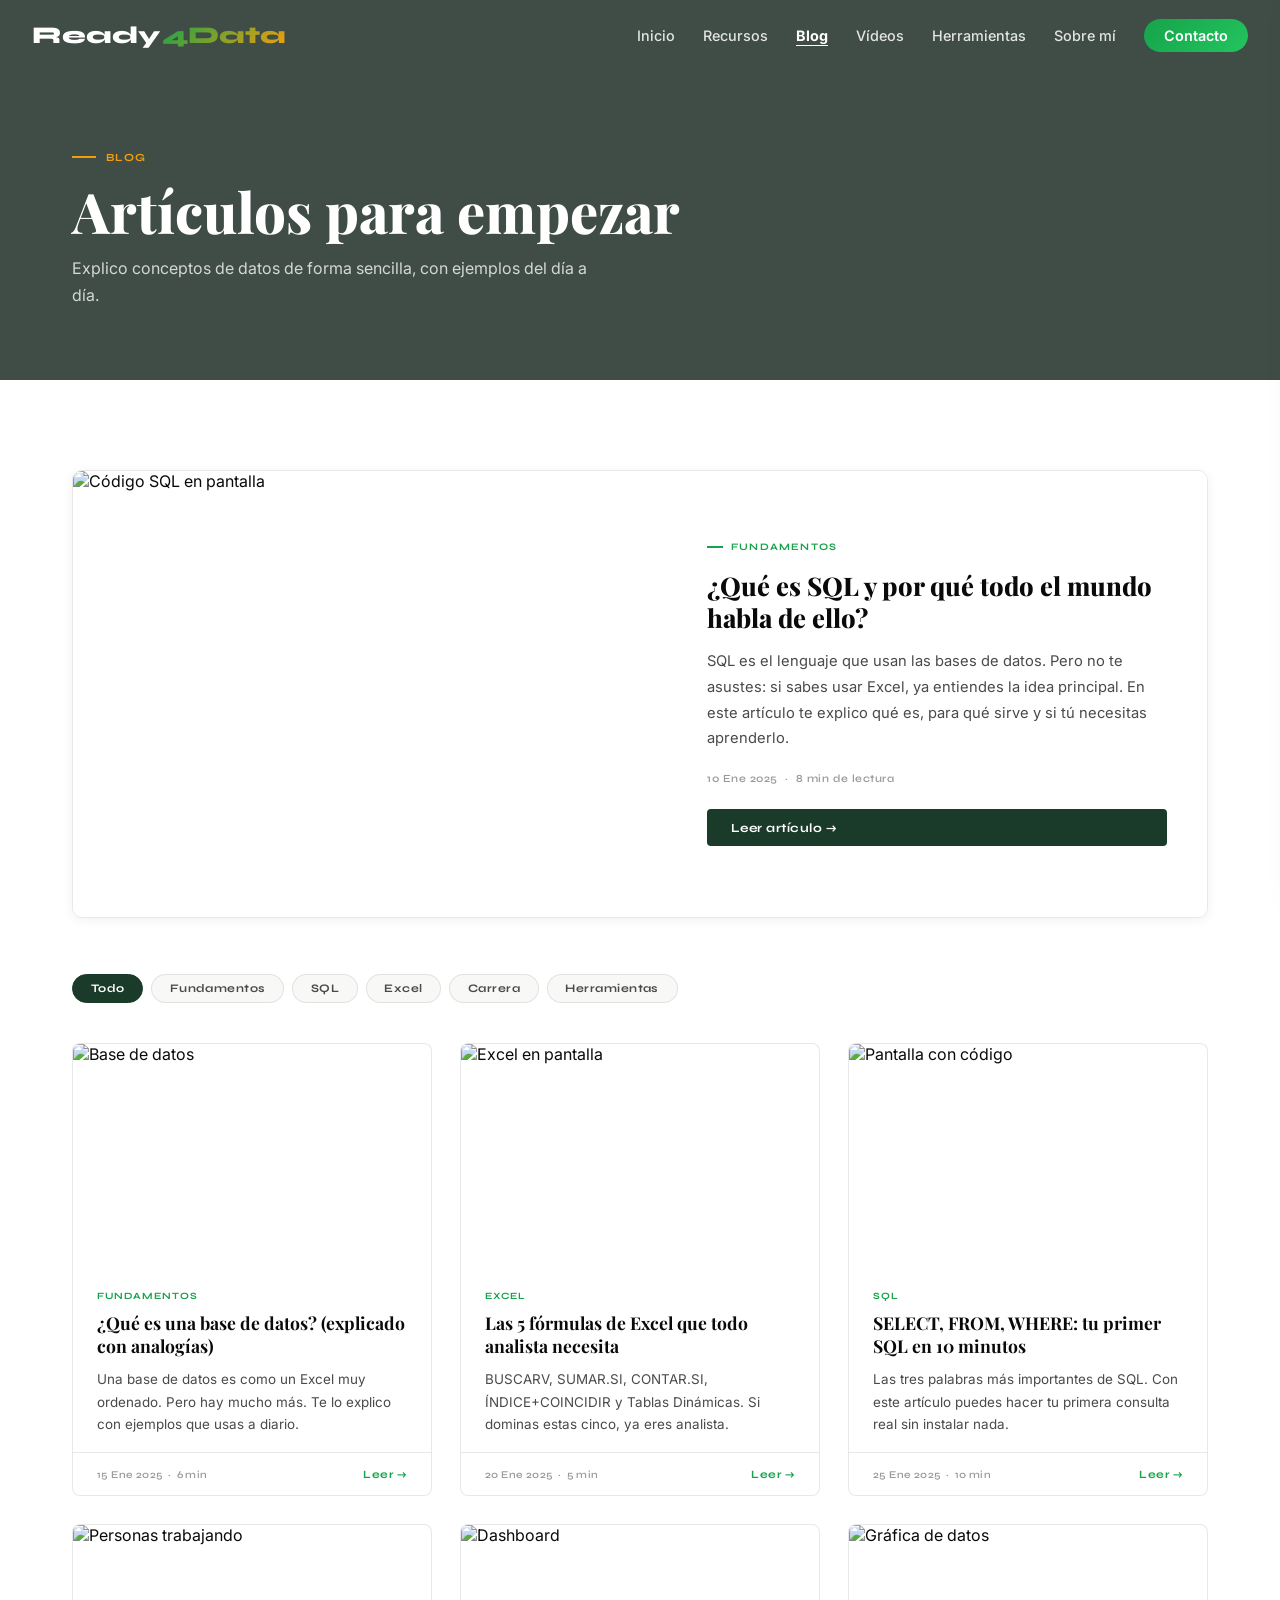
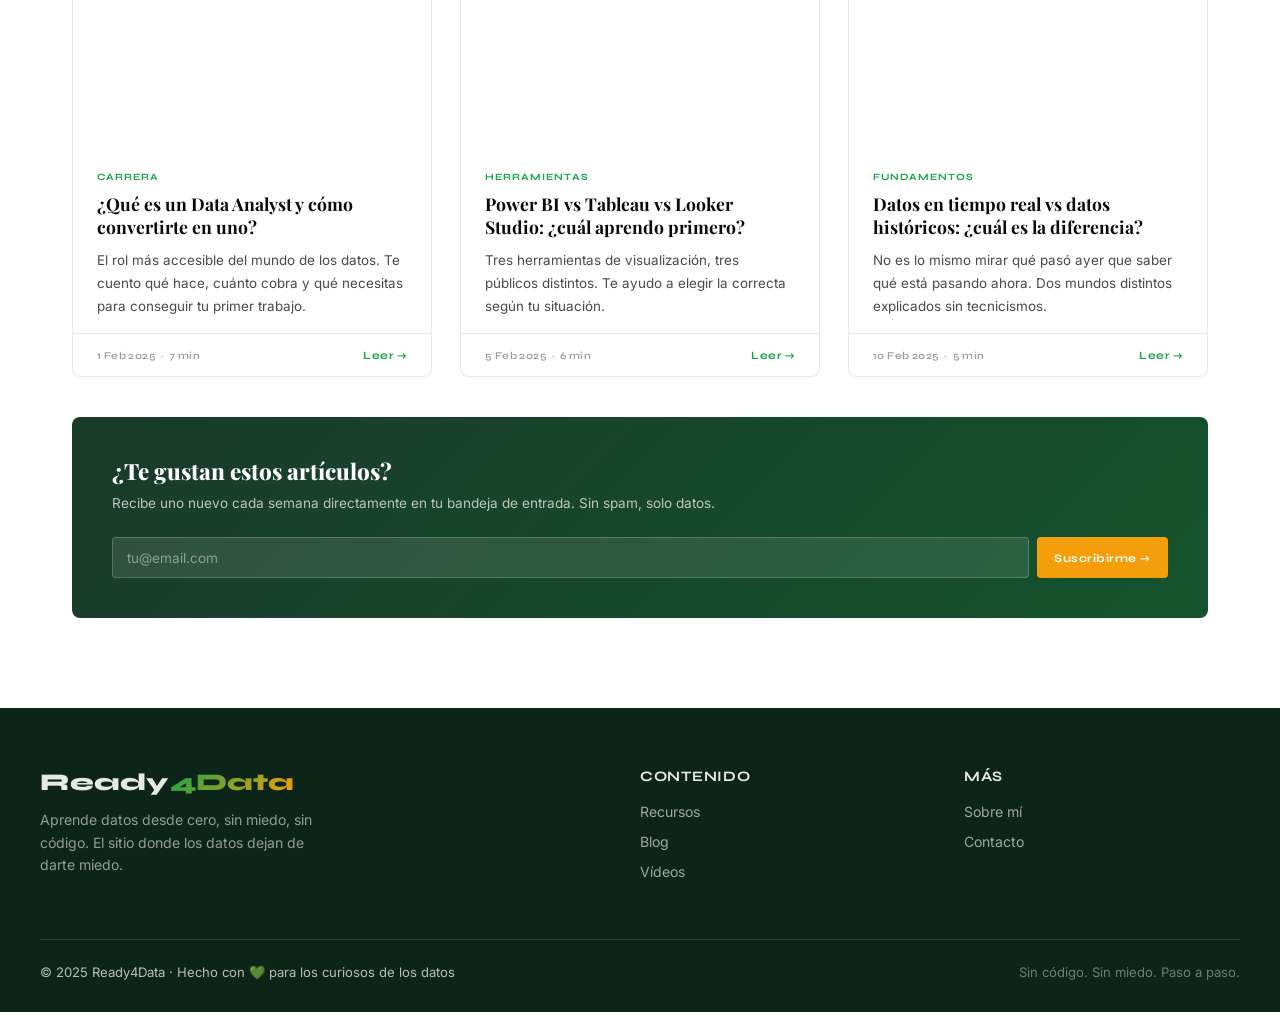
==== blog.html @ 1733ff61 "Initial commit - Ready4Data website" ====
<!DOCTYPE html>
<html lang="es">
<head>
  <meta charset="UTF-8">
  <meta name="viewport" content="width=device-width, initial-scale=1.0">
  <title>Blog — Ready4Data</title>
  <meta name="description" content="Artículos sobre datos para principiantes. SQL, Excel, carrera en datos y fundamentos explicados de forma sencilla.">
  <link rel="icon" href="data:image/svg+xml,<svg xmlns='http://www.w3.org/2000/svg' viewBox='0 0 100 100'><rect width='100' height='100' fill='%231a3a2a' rx='12'/><line x1='50' y1='92' x2='50' y2='46' stroke='white' stroke-width='6' stroke-linecap='round' opacity='.8'/><path d='M50 62 C34 54 22 38 30 26 C38 14 50 26 50 46' fill='white' opacity='.7'/><path d='M50 56 C66 48 80 34 72 22 C64 10 50 22 50 42' fill='white' opacity='.55'/></svg>">
  <link rel="preconnect" href="https://fonts.googleapis.com">
  <link rel="preconnect" href="https://fonts.gstatic.com" crossorigin>
  <link href="https://fonts.googleapis.com/css2?family=Playfair+Display:wght@700;800&family=Syne:wght@600;700;800&family=Inter:wght@300;400;500;600&display=swap" rel="stylesheet">
  <link rel="stylesheet" href="shared.css">
  <style>
    :root{
      --bg:#ffffff;--bg2:#f8f8f6;--bg3:#f0f0ec;
      --t:#0a0a0a;--t2:#4a4a4a;--t3:#9a9a9a;
      --ac:#1a3a2a;--ac2:#14532d;
      --hl:#16a34a;--hl2:#f59e0b;
      --bd:rgba(0,0,0,.09);--bd2:rgba(0,0,0,.16);
      --r:4px;
      --s:0 2px 12px rgba(0,0,0,.06);
      --s2:0 8px 32px rgba(0,0,0,.11);
      --fb:'Inter','Segoe UI',system-ui,sans-serif;
      --fe:'Playfair Display',Georgia,serif;
      --fd:'Syne','Arial Black',sans-serif
    }
    *,*::before,*::after{box-sizing:border-box;margin:0;padding:0}
    html{scroll-behavior:smooth}
    body{font-family:var(--fb);color:var(--t);background:var(--bg);overflow-x:hidden}
    a{text-decoration:none;color:inherit}
    img{max-width:100%;height:auto;display:block}

    #scroll-progress{position:fixed;top:0;left:0;width:0%;height:3px;background:linear-gradient(90deg,#16a34a,#f59e0b);z-index:9999;transition:width .1s linear}

    #main-header{position:fixed;top:3px;left:0;right:0;z-index:1000;padding:16px 32px;display:flex;align-items:center;justify-content:space-between;transition:all .3s cubic-bezier(.4,0,.2,1)}
    #main-header.scrolled{background:rgba(253,252,249,.97);backdrop-filter:blur(12px);box-shadow:0 1px 20px rgba(0,0,0,.08)}
    .logo-wrap{font-family:'Syne',sans-serif;font-weight:800;font-size:1.5rem;display:flex;align-items:center;gap:2px;text-decoration:none}
    .logo-r{color:#fff;transition:color .3s}
    #main-header.scrolled .logo-r{color:#1a3a2a}
    .logo-g{background:linear-gradient(135deg,#16a34a,#f59e0b);-webkit-background-clip:text;-webkit-text-fill-color:transparent;background-clip:text}
    #main-nav{display:flex;align-items:center;gap:28px}
    #main-nav a{font-size:.9rem;font-weight:500;color:rgba(255,255,255,.85);transition:color .2s;text-decoration:none}
    #main-nav a:hover,#main-nav a.active{color:#fff}
    #main-header.scrolled #main-nav a{color:#374151}
    #main-header.scrolled #main-nav a:hover,#main-header.scrolled #main-nav a.active{color:#16a34a}
    .nav-cta-btn{background:linear-gradient(135deg,#16a34a,#22c55e);color:white !important;padding:8px 20px;border-radius:50px;font-weight:600 !important;transition:all .3s cubic-bezier(.4,0,.2,1)}
    .nav-cta-btn:hover{transform:translateY(-1px);box-shadow:0 4px 16px rgba(22,163,74,.4)}
    .hmbg{display:none;flex-direction:column;gap:5px;cursor:pointer;padding:4px;background:none;border:none}
    .hmbg span{display:block;width:24px;height:2px;background:#fff;border-radius:2px;transition:all .3s cubic-bezier(.4,0,.2,1)}
    #main-header.scrolled .hmbg span{background:#374151}
    #mob-nav{display:none;position:fixed;inset:0;background:rgba(13,37,24,.98);z-index:998;flex-direction:column;align-items:center;justify-content:center;gap:32px}
    #mob-nav.open{display:flex}
    #mob-nav a{color:rgba(255,255,255,.9);font-family:'Syne',sans-serif;font-size:1.5rem;font-weight:700;text-decoration:none}
    #mob-close{position:absolute;top:24px;right:32px;color:white;font-size:1.8rem;cursor:pointer;background:none;border:none}

    /* PAGE HERO */
    .page-hero{position:relative;height:380px;display:flex;align-items:center;overflow:hidden}
    .page-hero-bg{position:absolute;inset:0;background-image:url('https://images.unsplash.com/photo-1499750310107-5fef28a66643?w=1400&auto=format&fit=crop&q=80');background-size:cover;background-position:center top}
    .page-hero-overlay{position:absolute;inset:0;background:rgba(10,28,18,.78)}
    .page-hero-content{position:relative;z-index:2;max-width:1200px;margin:0 auto;padding:0 2rem;padding-top:5rem;width:100%}
    .page-hero-label{font-family:var(--fd);font-size:.68rem;font-weight:700;letter-spacing:.15em;text-transform:uppercase;color:var(--hl2);margin-bottom:1rem;display:flex;align-items:center;gap:.6rem}
    .page-hero-label::before{content:'';display:block;width:24px;height:2px;background:var(--hl2)}
    .page-hero-title{font-family:var(--fe);font-size:clamp(2.2rem,5vw,3.5rem);font-weight:800;color:#fff;line-height:1.1;margin-bottom:.85rem}
    .page-hero-sub{font-size:1rem;color:rgba(255,255,255,.78);max-width:520px;line-height:1.7}

    /* SECTIONS */
    .sec-white{padding:90px 0;background:var(--bg)}
    .cnt{max-width:1200px;margin:0 auto;padding:0 2rem}
    .sec-header{margin-bottom:2.5rem}
    .sec-label{font-family:var(--fd);font-size:.68rem;font-weight:700;letter-spacing:.14em;text-transform:uppercase;color:var(--hl);margin-bottom:.85rem;display:flex;align-items:center;gap:.5rem}
    .sec-label::before{content:'';display:block;width:20px;height:2px;background:var(--hl)}
    .sec-title{font-family:var(--fe);font-size:clamp(1.9rem,4vw,2.7rem);font-weight:800;color:var(--t);line-height:1.15;margin-bottom:.85rem}

    /* FEATURED ARTICLE */
    .featured-article{display:grid;grid-template-columns:1.1fr 1fr;gap:0;border-radius:10px;overflow:hidden;border:1px solid var(--bd);margin-bottom:3.5rem;box-shadow:var(--s)}
    .fa-img{position:relative;overflow:hidden;aspect-ratio:4/3}
    .fa-img img{width:100%;height:100%;object-fit:cover;transition:transform .6s ease}
    .featured-article:hover .fa-img img{transform:scale(1.04)}
    .fa-body{padding:2.5rem 2.5rem;display:flex;flex-direction:column;justify-content:center;background:var(--bg)}
    .fa-cat{font-family:var(--fd);font-size:.62rem;font-weight:700;letter-spacing:.12em;text-transform:uppercase;color:var(--hl);margin-bottom:1rem;display:flex;align-items:center;gap:.5rem}
    .fa-cat::before{content:'';display:block;width:16px;height:2px;background:var(--hl)}
    .fa-title{font-family:var(--fe);font-size:1.6rem;font-weight:800;color:var(--t);line-height:1.25;margin-bottom:1rem}
    .fa-excerpt{font-size:.92rem;color:var(--t2);line-height:1.75;margin-bottom:1.25rem}
    .fa-meta{font-family:var(--fd);font-size:.68rem;font-weight:600;color:var(--t3);letter-spacing:.05em;margin-bottom:1.5rem}
    .btn-read{display:inline-block;background:var(--ac);color:#fff;padding:.7rem 1.5rem;border-radius:var(--r);font-family:var(--fd);font-size:.78rem;font-weight:700;letter-spacing:.04em;transition:all .2s}
    .btn-read:hover{background:var(--ac2);transform:translateY(-2px)}

    /* FILTERS */
    .blog-filters{display:flex;gap:.5rem;flex-wrap:wrap;margin-bottom:2.5rem}
    .bf-btn{font-family:var(--fd);font-size:.72rem;font-weight:700;letter-spacing:.04em;padding:.42rem 1.1rem;border-radius:20px;border:1px solid var(--bd);background:var(--bg2);color:var(--t2);cursor:pointer;transition:all .2s}
    .bf-btn:hover,.bf-btn.active{background:var(--ac);color:#fff;border-color:var(--ac)}

    /* BLOG GRID */
    .blog-grid{display:grid;grid-template-columns:repeat(3,1fr);gap:1.75rem}
    .bc{background:var(--bg);border:1px solid var(--bd);border-radius:8px;overflow:hidden;display:flex;flex-direction:column;transition:all .3s}
    .bc:hover{box-shadow:var(--s2);transform:translateY(-4px);border-color:var(--hl)}
    .bc-img{overflow:hidden;aspect-ratio:16/10}
    .bc-img img{width:100%;height:100%;object-fit:cover;transition:transform .5s ease}
    .bc:hover .bc-img img{transform:scale(1.06)}
    .bc-body{padding:1.4rem 1.5rem 1rem;flex:1}
    .bc-cat{font-family:var(--fd);font-size:.6rem;font-weight:700;letter-spacing:.1em;text-transform:uppercase;color:var(--hl);margin-bottom:.6rem}
    .bc-title{font-family:var(--fe);font-size:1.1rem;font-weight:700;color:var(--t);line-height:1.3;margin-bottom:.65rem}
    .bc-excerpt{font-size:.84rem;color:var(--t2);line-height:1.7}
    .bc-foot{padding:.9rem 1.5rem;border-top:1px solid var(--bd);display:flex;align-items:center;justify-content:space-between}
    .bc-meta{font-family:var(--fd);font-size:.65rem;font-weight:600;color:var(--t3);letter-spacing:.04em}
    .bc-link{font-family:var(--fd);font-size:.7rem;font-weight:700;color:var(--hl);letter-spacing:.04em;transition:color .2s}
    .bc-link:hover{color:var(--ac)}

    /* NEWSLETTER INLINE */
    .nl-inline{background:linear-gradient(135deg,#1a3a2a,#14532d);border-radius:8px;padding:2.5rem;display:flex;flex-direction:column;justify-content:center;margin-top:2.5rem}
    .nl-inline h3{font-family:var(--fe);font-size:1.4rem;font-weight:800;color:#fff;margin-bottom:.5rem;line-height:1.25}
    .nl-inline p{font-size:.85rem;color:rgba(255,255,255,.7);margin-bottom:1.4rem;line-height:1.6}
    .nl-inline-form{display:flex;gap:.5rem;flex-wrap:wrap}
    .nl-inline-form input{flex:1;min-width:160px;padding:.72rem .9rem;border:1px solid rgba(255,255,255,.2);background:rgba(255,255,255,.1);border-radius:var(--r);font-family:var(--fb);font-size:.85rem;color:#fff;outline:none;transition:border-color .2s}
    .nl-inline-form input::placeholder{color:rgba(255,255,255,.45)}
    .nl-inline-form input:focus{border-color:rgba(255,255,255,.5)}
    .btn-nl-inline{background:var(--hl2);color:#fff;padding:.72rem 1.1rem;border:none;border-radius:var(--r);font-family:var(--fd);font-size:.72rem;font-weight:700;letter-spacing:.04em;cursor:pointer;transition:all .2s;white-space:nowrap}
    .btn-nl-inline:hover{background:#d97706}

    /* FOOTER */
    #main-footer{background:#0d2518;color:rgba(255,255,255,.7);padding:60px 32px 32px}
    .ft-in{max-width:1200px;margin:0 auto}
    .ft-top{display:grid;grid-template-columns:2fr 1fr 1fr;gap:48px;margin-bottom:48px}
    .ft-brand{color:rgba(255,255,255,.7)}
    .ft-tagline{font-size:.88rem;line-height:1.6;margin-top:12px;max-width:280px;color:rgba(255,255,255,.55)}
    .ft-col h4{font-family:'Syne',sans-serif;font-weight:700;font-size:.9rem;color:rgba(255,255,255,.9);margin-bottom:16px;text-transform:uppercase;letter-spacing:.05em}
    .ft-col ul{list-style:none}
    .ft-col ul li{margin-bottom:10px}
    .ft-col ul li a{color:rgba(255,255,255,.6);font-size:.88rem;transition:color .2s;text-decoration:none}
    .ft-col ul li a:hover{color:#4ade80}
    .ft-bot{border-top:1px solid rgba(255,255,255,.1);padding-top:24px;display:flex;justify-content:space-between;align-items:center;font-size:.82rem}

    /* ANIMATIONS */
    .rv{opacity:0;transform:translateY(28px);transition:opacity .65s ease,transform .65s ease}
    .rv.in{opacity:1;transform:translateY(0)}
    .rv.d1{transition-delay:.1s}.rv.d2{transition-delay:.2s}.rv.d3{transition-delay:.3s}
    .bc.hidden{display:none}

    @media(max-width:1024px){.featured-article{grid-template-columns:1fr}.fa-img{aspect-ratio:16/9}.blog-grid{grid-template-columns:repeat(2,1fr)}.ft-top{grid-template-columns:1fr 1fr}.ft-brand{grid-column:span 2}}
    @media(max-width:768px){.hmbg{display:flex}#main-nav{display:none}.blog-grid{grid-template-columns:1fr}.nl-inline-form{flex-direction:column}.btn-nl-inline{width:100%}.ft-top{grid-template-columns:1fr}.ft-brand{grid-column:span 1}.ft-bot{flex-direction:column;gap:12px;text-align:center}}

    /* ── ARTICLE DRAWER ───────────────────────────── */
    .bc,.featured-article{cursor:pointer}
    .art-overlay{position:fixed;inset:0;background:rgba(5,20,12,.6);z-index:2000;opacity:0;pointer-events:none;transition:opacity .35s ease;backdrop-filter:blur(4px)}
    .art-overlay.open{opacity:1;pointer-events:all}
    .art-drawer{position:fixed;top:0;right:0;bottom:0;width:min(760px,100vw);background:#fff;z-index:2001;transform:translateX(105%);transition:transform .42s cubic-bezier(.4,0,.2,1);display:flex;flex-direction:column;box-shadow:-8px 0 40px rgba(0,0,0,.18)}
    .art-drawer.open{transform:translateX(0)}
    .art-topbar{flex-shrink:0;height:3px;background:#f0f0ec}
    .art-readprog{height:100%;width:0%;background:linear-gradient(90deg,#16a34a,#f59e0b);transition:width .08s linear}
    .art-header{flex-shrink:0;background:rgba(255,255,255,.96);backdrop-filter:blur(10px);border-bottom:1px solid rgba(0,0,0,.07);padding:14px 24px;display:flex;align-items:center;justify-content:space-between;gap:16px}
    .art-header-meta{font-family:'Syne',sans-serif;font-size:.72rem;font-weight:700;color:#9a9a9a;letter-spacing:.05em}
    .art-close{background:none;border:1px solid #e5e7eb;cursor:pointer;width:34px;height:34px;border-radius:50%;display:flex;align-items:center;justify-content:center;font-size:1rem;color:#374151;transition:all .2s;flex-shrink:0}
    .art-close:hover{background:#f3f4f6;border-color:#d1d5db}
    .art-scroll{flex:1;overflow-y:auto;scroll-behavior:smooth}
    .art-hero-img{width:100%;aspect-ratio:16/7;object-fit:cover;display:block}
    .art-inner{padding:40px 48px 80px;max-width:680px;margin:0 auto}
    .art-badge{display:inline-block;font-family:'Syne',sans-serif;font-size:.62rem;font-weight:700;letter-spacing:.12em;text-transform:uppercase;color:#16a34a;background:#f0fdf4;border:1px solid #bbf7d0;padding:4px 12px;border-radius:20px;margin-bottom:16px}
    .art-inner h1{font-family:'Playfair Display',Georgia,serif;font-size:clamp(1.55rem,3vw,2.1rem);font-weight:800;color:#0a0a0a;line-height:1.22;margin-bottom:14px}
    .art-byline{font-size:.8rem;color:#9a9a9a;font-family:'Syne',sans-serif;font-weight:600;margin-bottom:32px;padding-bottom:24px;border-bottom:2px solid #f0f0ec;display:flex;align-items:center;gap:12px}
    .art-byline span{background:#f0f0ec;padding:3px 10px;border-radius:20px}
    .art-inner h2{font-family:'Playfair Display',serif;font-size:1.22rem;font-weight:800;color:#0a0a0a;margin:36px 0 12px;padding-bottom:6px;border-bottom:2px solid #f0fdf4}
    .art-inner p{font-size:.97rem;color:#374151;line-height:1.88;margin-bottom:18px}
    .art-inner ul,.art-inner ol{margin:4px 0 20px 22px;color:#374151;font-size:.94rem;line-height:1.8}
    .art-inner li{margin-bottom:9px}
    .art-inner strong{color:#1a2e1a}
    .art-callout{background:#f0fdf4;border-left:4px solid #16a34a;border-radius:0 8px 8px 0;padding:14px 20px;margin:22px 0;font-size:.91rem;color:#166534;line-height:1.75}
    .art-warn{background:#fffbeb;border-left:4px solid #f59e0b;border-radius:0 8px 8px 0;padding:14px 20px;margin:22px 0;font-size:.91rem;color:#92400e;line-height:1.75}
    .art-inner code{font-family:'Fira Code','Courier New',monospace;background:#1e293b;color:#86efac;padding:2px 8px;border-radius:4px;font-size:.87em}
    .art-pre{background:#1e293b;border-radius:10px;padding:22px 26px;margin:22px 0;overflow-x:auto}
    .art-pre code{background:none;padding:0;color:#e2e8f0;font-size:.87rem;line-height:1.75;display:block}
    .kw{color:#7dd3fc}.fn{color:#86efac}.str{color:#fcd34d}.cm{color:#64748b}
    .art-table{width:100%;border-collapse:collapse;margin:20px 0;font-size:.88rem}
    .art-table th{background:#1a3a2a;color:#fff;padding:10px 14px;text-align:left;font-weight:600}
    .art-table td{padding:9px 14px;border-bottom:1px solid #e5e7eb;vertical-align:top}
    .art-table tr:nth-child(even) td{background:#f9fafb}
    .art-end{margin-top:48px;padding:24px;background:#f8f8f6;border-radius:10px;text-align:center;border:1px solid #e5e7eb}
    .art-end p{font-size:.88rem;color:#6b7280;margin-bottom:12px}
    .art-end a{display:inline-block;background:#1a3a2a;color:#fff;padding:10px 24px;border-radius:4px;font-family:'Syne',sans-serif;font-size:.78rem;font-weight:700;letter-spacing:.04em;transition:background .2s}
    .art-end a:hover{background:#14532d}
    @media(max-width:600px){.art-inner{padding:24px 20px 60px}.art-header{padding:12px 16px}}
  </style>
</head>
<body>

<div id="scroll-progress"></div>

<div id="mob-nav">
  <button id="mob-close">&#10005;</button>
  <a href="index.html">Inicio</a>
  <a href="recursos.html">Recursos</a>
  <a href="blog.html">Blog</a>
  <a href="videos.html">Vídeos</a>
  <a href="herramientas-datos.html">Herramientas</a>
  <a href="sobre-mi.html">Sobre mí</a>
  <a href="contacto.html" class="btn-p" style="font-size:1rem;padding:10px 24px;background:linear-gradient(135deg,#16a34a,#22c55e);color:white;border-radius:50px;font-weight:600">Contacto</a>
</div>

<header id="main-header">
  <a href="index.html" class="logo-wrap">
    <span class="logo-r">Ready</span><span class="logo-g">4Data</span>
  </a>
  <nav id="main-nav">
    <a href="index.html">Inicio</a>
    <a href="recursos.html">Recursos</a>
    <a href="blog.html" class="active">Blog</a>
    <a href="videos.html">Vídeos</a>
    <a href="herramientas-datos.html">Herramientas</a>
    <a href="sobre-mi.html">Sobre mí</a>
    <a href="contacto.html" class="nav-cta-btn">Contacto</a>
  </nav>
  <button class="hmbg" id="hamburger" aria-label="Menú">
    <span></span><span></span><span></span>
  </button>
</header>

<!-- PAGE HERO -->
<section class="page-hero">
  <div class="page-hero-bg"></div>
  <div class="page-hero-overlay"></div>
  <div class="page-hero-content">
    <div class="page-hero-label">Blog</div>
    <h1 class="page-hero-title">Artículos para empezar</h1>
    <p class="page-hero-sub">Explico conceptos de datos de forma sencilla, con ejemplos del día a día.</p>
  </div>
</section>

<!-- BLOG CONTENT -->
<section class="sec-white">
  <div class="cnt">

    <!-- FEATURED ARTICLE -->
    <div class="featured-article rv" data-article-id="a0">
      <div class="fa-img">
        <img src="https://images.unsplash.com/photo-1461749280684-dccba630e2f6?w=1200&auto=format&fit=crop&q=80" alt="Código SQL en pantalla" loading="lazy">
      </div>
      <div class="fa-body">
        <div class="fa-cat">Fundamentos</div>
        <h2 class="fa-title">¿Qué es SQL y por qué todo el mundo habla de ello?</h2>
        <p class="fa-excerpt">SQL es el lenguaje que usan las bases de datos. Pero no te asustes: si sabes usar Excel, ya entiendes la idea principal. En este artículo te explico qué es, para qué sirve y si tú necesitas aprenderlo.</p>
        <div class="fa-meta">10 Ene 2025 &nbsp;·&nbsp; 8 min de lectura</div>
        <a href="#" class="btn-read">Leer artículo →</a>
      </div>
    </div>

    <!-- CATEGORY FILTERS -->
    <div class="blog-filters rv d1">
      <button class="bf-btn active" data-filter="all">Todo</button>
      <button class="bf-btn" data-filter="Fundamentos">Fundamentos</button>
      <button class="bf-btn" data-filter="SQL">SQL</button>
      <button class="bf-btn" data-filter="Excel">Excel</button>
      <button class="bf-btn" data-filter="Carrera">Carrera</button>
      <button class="bf-btn" data-filter="Herramientas">Herramientas</button>
    </div>

    <!-- BLOG GRID -->
    <div class="blog-grid" id="blogGrid">

      <article class="bc rv" data-cat="Fundamentos" data-article-id="a1">
        <div class="bc-img">
          <img src="https://images.unsplash.com/photo-1558494949-ef010cbdcc31?w=700&auto=format&fit=crop&q=80" alt="Base de datos" loading="lazy">
        </div>
        <div class="bc-body">
          <div class="bc-cat">Fundamentos</div>
          <div class="bc-title">¿Qué es una base de datos? (explicado con analogías)</div>
          <p class="bc-excerpt">Una base de datos es como un Excel muy ordenado. Pero hay mucho más. Te lo explico con ejemplos que usas a diario.</p>
        </div>
        <div class="bc-foot">
          <span class="bc-meta">15 Ene 2025 &nbsp;·&nbsp; 6 min</span>
          <a href="#" class="bc-link">Leer →</a>
        </div>
      </article>

      <article class="bc rv d1" data-cat="Excel" data-article-id="a2">
        <div class="bc-img">
          <img src="https://images.unsplash.com/photo-1551288049-bebda4e38f71?w=700&auto=format&fit=crop&q=80" alt="Excel en pantalla" loading="lazy">
        </div>
        <div class="bc-body">
          <div class="bc-cat">Excel</div>
          <div class="bc-title">Las 5 fórmulas de Excel que todo analista necesita</div>
          <p class="bc-excerpt">BUSCARV, SUMAR.SI, CONTAR.SI, ÍNDICE+COINCIDIR y Tablas Dinámicas. Si dominas estas cinco, ya eres analista.</p>
        </div>
        <div class="bc-foot">
          <span class="bc-meta">20 Ene 2025 &nbsp;·&nbsp; 5 min</span>
          <a href="#" class="bc-link">Leer →</a>
        </div>
      </article>

      <article class="bc rv d2" data-cat="SQL" data-article-id="a3">
        <div class="bc-img">
          <img src="https://images.unsplash.com/photo-1519389950473-47ba0277781c?w=700&auto=format&fit=crop&q=80" alt="Pantalla con código" loading="lazy">
        </div>
        <div class="bc-body">
          <div class="bc-cat">SQL</div>
          <div class="bc-title">SELECT, FROM, WHERE: tu primer SQL en 10 minutos</div>
          <p class="bc-excerpt">Las tres palabras más importantes de SQL. Con este artículo puedes hacer tu primera consulta real sin instalar nada.</p>
        </div>
        <div class="bc-foot">
          <span class="bc-meta">25 Ene 2025 &nbsp;·&nbsp; 10 min</span>
          <a href="#" class="bc-link">Leer →</a>
        </div>
      </article>

      <article class="bc rv" data-cat="Carrera" data-article-id="a4">
        <div class="bc-img">
          <img src="https://images.unsplash.com/photo-1522202176988-66273c2fd55f?w=700&auto=format&fit=crop&q=80" alt="Personas trabajando" loading="lazy">
        </div>
        <div class="bc-body">
          <div class="bc-cat">Carrera</div>
          <div class="bc-title">¿Qué es un Data Analyst y cómo convertirte en uno?</div>
          <p class="bc-excerpt">El rol más accesible del mundo de los datos. Te cuento qué hace, cuánto cobra y qué necesitas para conseguir tu primer trabajo.</p>
        </div>
        <div class="bc-foot">
          <span class="bc-meta">1 Feb 2025 &nbsp;·&nbsp; 7 min</span>
          <a href="#" class="bc-link">Leer →</a>
        </div>
      </article>

      <article class="bc rv d1" data-cat="Herramientas" data-article-id="a5">
        <div class="bc-img">
          <img src="https://images.unsplash.com/photo-1460925895917-afdab827c52f?w=700&auto=format&fit=crop&q=80" alt="Dashboard" loading="lazy">
        </div>
        <div class="bc-body">
          <div class="bc-cat">Herramientas</div>
          <div class="bc-title">Power BI vs Tableau vs Looker Studio: ¿cuál aprendo primero?</div>
          <p class="bc-excerpt">Tres herramientas de visualización, tres públicos distintos. Te ayudo a elegir la correcta según tu situación.</p>
        </div>
        <div class="bc-foot">
          <span class="bc-meta">5 Feb 2025 &nbsp;·&nbsp; 6 min</span>
          <a href="#" class="bc-link">Leer →</a>
        </div>
      </article>

      <article class="bc rv d2" data-cat="Fundamentos" data-article-id="a6">
        <div class="bc-img">
          <img src="https://images.unsplash.com/photo-1504868584819-f8e8b4b6d7e3?w=700&auto=format&fit=crop&q=80" alt="Gráfica de datos" loading="lazy">
        </div>
        <div class="bc-body">
          <div class="bc-cat">Fundamentos</div>
          <div class="bc-title">Datos en tiempo real vs datos históricos: ¿cuál es la diferencia?</div>
          <p class="bc-excerpt">No es lo mismo mirar qué pasó ayer que saber qué está pasando ahora. Dos mundos distintos explicados sin tecnicismos.</p>
        </div>
        <div class="bc-foot">
          <span class="bc-meta">10 Feb 2025 &nbsp;·&nbsp; 5 min</span>
          <a href="#" class="bc-link">Leer →</a>
        </div>
      </article>

    </div>

    <!-- NEWSLETTER INLINE -->
    <div class="nl-inline rv">
      <h3>¿Te gustan estos artículos?</h3>
      <p>Recibe uno nuevo cada semana directamente en tu bandeja de entrada. Sin spam, solo datos.</p>
      <form class="nl-inline-form" action="https://formspree.io/f/FORMSPREE_DATABYNU_AQUI" method="POST">
        <input type="email" name="email" placeholder="tu@email.com" required autocomplete="email">
        <button type="submit" class="btn-nl-inline">Suscribirme →</button>
      </form>
    </div>

  </div>
</section>

<!-- FOOTER -->
<footer id="main-footer">
  <div class="ft-in">
    <div class="ft-top">
      <div class="ft-brand">
        <a href="index.html" class="logo-wrap" style="margin-bottom:4px">
          <span class="logo-r" style="color:rgba(255,255,255,.9)">Ready</span><span class="logo-g">4Data</span>
        </a>
        <p class="ft-tagline">Aprende datos desde cero, sin miedo, sin código. El sitio donde los datos dejan de darte miedo.</p>
      </div>
      <div class="ft-col">
        <h4>Contenido</h4>
        <ul>
          <li><a href="recursos.html">Recursos</a></li>
          <li><a href="blog.html">Blog</a></li>
          <li><a href="videos.html">Vídeos</a></li>
        </ul>
      </div>
      <div class="ft-col">
        <h4>Más</h4>
        <ul>
          <li><a href="sobre-mi.html">Sobre mí</a></li>
          <li><a href="contacto.html">Contacto</a></li>
        </ul>
      </div>
    </div>
    <div class="ft-bot">
      <span>© 2025 Ready4Data · Hecho con &#128154; para los curiosos de los datos</span>
      <span style="color:rgba(255,255,255,.4)">Sin código. Sin miedo. Paso a paso.</span>
    </div>
  </div>
</footer>

<script src="scroll.js"></script>

<!-- ARTICLE DRAWER -->
<div class="art-overlay" id="artOverlay"></div>
<div class="art-drawer" id="artDrawer" role="dialog" aria-modal="true" aria-label="Artículo">
  <div class="art-topbar"><div class="art-readprog" id="artReadProg"></div></div>
  <div class="art-header">
    <span class="art-header-meta" id="artHeaderMeta"></span>
    <button class="art-close" id="artClose" aria-label="Cerrar artículo">✕</button>
  </div>
  <div class="art-scroll" id="artScroll">
    <img class="art-hero-img" id="artHeroImg" src="" alt="">
    <div class="art-inner" id="artInner"></div>
  </div>
</div>

<script>
// ── Blog category filter
document.querySelectorAll('.bf-btn').forEach(btn=>{
  btn.addEventListener('click',()=>{
    document.querySelectorAll('.bf-btn').forEach(b=>b.classList.remove('active'));
    btn.classList.add('active');
    const filter=btn.dataset.filter;
    document.querySelectorAll('.bc').forEach(card=>{
      if(filter==='all'||card.dataset.cat===filter){card.classList.remove('hidden')}
      else{card.classList.add('hidden')}
    });
  });
});

// ── Article content data
const ARTICLES = {
  a0:{
    cat:'Fundamentos', title:'¿Qué es SQL y por qué todo el mundo habla de ello?',
    meta:'10 Ene 2025', read:'8 min de lectura',
    img:'https://images.unsplash.com/photo-1461749280684-dccba630e2f6?w=1200&auto=format&fit=crop&q=80',
    body:`
      <p>Si llevas un tiempo oyendo hablar de "datos", "analítica" o "data science", habrás escuchado la palabra SQL. Aparece en todas partes: en ofertas de trabajo, en cursos, en conversaciones de equipo. Pero ¿qué es exactamente?</p>
      <h2>La respuesta en una frase</h2>
      <p><strong>SQL (Structured Query Language) es el lenguaje que usas para hablarle a una base de datos.</strong> Le preguntas cosas y ella te responde con datos.</p>
      <div class="art-callout">💡 Piénsalo como Google, pero para los datos de tu empresa. En vez de buscar en internet, buscas en millones de filas de información interna.</div>
      <h2>La analogía con Excel que lo hace todo más fácil</h2>
      <p>Si sabes usar Excel, ya entiendes el 70% de SQL sin saberlo. En Excel tienes filas, columnas y hojas. En SQL tienes filas, columnas y tablas. La diferencia es que SQL puede manejar millones de filas sin que tu ordenador explote.</p>
      <table class="art-table"><tr><th>Excel</th><th>SQL</th></tr><tr><td>Hoja</td><td>Tabla</td></tr><tr><td>Columna</td><td>Campo / columna</td></tr><tr><td>Fila</td><td>Registro / fila</td></tr><tr><td>Filtro</td><td>WHERE</td></tr><tr><td>SUMA()</td><td>SUM()</td></tr><tr><td>Tabla Dinámica</td><td>GROUP BY</td></tr></table>
      <h2>Tu primera consulta SQL</h2>
      <p>Toda consulta SQL empieza con tres palabras clave: <code>SELECT</code>, <code>FROM</code> y opcionalmente <code>WHERE</code>.</p>
      <div class="art-pre"><code><span class="kw">SELECT</span> nombre, ventas, fecha
<span class="kw">FROM</span>   pedidos
<span class="kw">WHERE</span>  fecha >= <span class="str">'2024-01-01'</span>
<span class="kw">ORDER BY</span> ventas <span class="kw">DESC</span>;</code></div>
      <p>Traducido al español: <em>"Dame el nombre, las ventas y la fecha de la tabla pedidos, solo los del año 2024, ordenados de mayor a menor venta."</em></p>
      <h2>¿Necesitas aprenderlo?</h2>
      <p>Depende de tu rol. Pero si trabajas con datos de cualquier forma, la respuesta casi siempre es sí:</p>
      <ul>
        <li><strong>Analista de datos:</strong> imprescindible, es tu herramienta principal</li>
        <li><strong>Marketing / negocio:</strong> muy útil para extraer tus propios informes sin depender del equipo técnico</li>
        <li><strong>Directivo:</strong> no necesitas escribirlo, pero entenderlo te dará mucho poder en las reuniones</li>
        <li><strong>Developer:</strong> probablemente ya lo sabes, pero nunca está de más reforzarlo</li>
      </ul>
      <div class="art-warn">⚠️ El mayor error que veo es esperar a tener tiempo para aprenderlo. 1 hora a la semana durante 3 meses y tendrás nivel para el 80% de los trabajos que piden SQL.</div>
      <h2>Por dónde empezar</h2>
      <p>No necesitas instalar nada para practicar SQL. Puedes empezar ahora mismo en el navegador con herramientas como <strong>SQLiteOnline.com</strong> o <strong>Mode Analytics</strong>. Y si quieres estructura, el recurso gratuito "SQL Cheatsheet para principiantes" de esta web tiene las 20 consultas que usarás el 80% del tiempo.</p>
      <div class="art-callout">🎯 Objetivo realista: en 10 horas de práctica puedes dominar SELECT, FROM, WHERE, GROUP BY y JOIN. Eso es suficiente para la mayoría de roles de analista junior.</div>
    `
  },
  a1:{
    cat:'Fundamentos', title:'¿Qué es una base de datos? (explicado con analogías)',
    meta:'15 Ene 2025', read:'6 min de lectura',
    img:'https://images.unsplash.com/photo-1558494949-ef010cbdcc31?w=1200&auto=format&fit=crop&q=80',
    body:`
      <p>Cuando oyes "base de datos" quizás imaginas algo muy técnico y complicado. Pero en realidad ya interactúas con bases de datos docenas de veces al día sin saberlo.</p>
      <h2>La analogía de la agenda de contactos</h2>
      <p>Tu lista de contactos del móvil es una base de datos. Tiene filas (una por cada persona) y columnas (nombre, teléfono, email, foto). Cuando buscas a alguien, estás haciendo una consulta a esa base de datos.</p>
      <p>Amazon, cuando guarda tus pedidos. Spotify, cuando recuerda qué canciones te gustan. Netflix, cuando sabe en qué minuto dejaste la película. Todas esas cosas viven en bases de datos.</p>
      <h2>Diferencia entre Excel y una base de datos</h2>
      <table class="art-table"><tr><th>Excel</th><th>Base de datos</th></tr><tr><td>Hasta ~1M filas (lento con muchas)</td><td>Millones o miles de millones de filas</td></tr><tr><td>Un archivo, un usuario a la vez</td><td>Miles de usuarios simultáneos</td></tr><tr><td>Manual y propenso a errores</td><td>Reglas de integridad automáticas</td></tr><tr><td>Difícil de relacionar datos</td><td>Diseñada para relacionar tablas</td></tr><tr><td>Para análisis personal</td><td>Para sistemas en producción</td></tr></table>
      <h2>Tipos de bases de datos</h2>
      <p>Hay dos grandes familias:</p>
      <ul>
        <li><strong>Relacionales (SQL):</strong> datos en tablas con relaciones entre ellas. Son las más comunes. Ejemplos: MySQL, PostgreSQL, Oracle, SQL Server.</li>
        <li><strong>No relacionales (NoSQL):</strong> datos en formatos más flexibles (documentos, clave-valor, grafos). Ejemplos: MongoDB, Redis, Cassandra. Se usan cuando los datos no encajan bien en tablas.</li>
      </ul>
      <div class="art-callout">💡 Para el 90% de los roles de datos en empresas medianas, con saber manejar bases de datos relacionales (SQL) tienes más que suficiente.</div>
      <h2>¿Cómo se relacionan las tablas?</h2>
      <p>La magia de las bases de datos relacionales está en que puedes conectar tablas entre sí. Por ejemplo:</p>
      <ul>
        <li>Tabla <code>clientes</code>: id, nombre, email</li>
        <li>Tabla <code>pedidos</code>: id, cliente_id, producto, importe</li>
      </ul>
      <p>El campo <code>cliente_id</code> conecta las dos tablas. Así puedes saber qué ha comprado cada cliente sin duplicar su información en cada pedido. A esta conexión se le llama <strong>clave foránea</strong> y a la consulta que las une se le llama <strong>JOIN</strong>.</p>
      <div class="art-warn">⚠️ El error más común de los principiantes es guardar todo en un único Excel enorme. Las bases de datos están diseñadas para separar la información en tablas relacionadas y luego unirlas cuando las necesitas.</div>
    `
  },
  a2:{
    cat:'Excel', title:'Las 5 fórmulas de Excel que todo analista necesita',
    meta:'20 Ene 2025', read:'5 min de lectura',
    img:'https://images.unsplash.com/photo-1551288049-bebda4e38f71?w=1200&auto=format&fit=crop&q=80',
    body:`
      <p>Excel tiene cientos de fórmulas. Pero si dominas estas cinco, ya puedes hacer el trabajo del 80% de los analistas de datos. Son las que aparecen en todas las entrevistas, en todos los proyectos y en todos los informes.</p>
      <h2>1. BUSCARV / XLOOKUP</h2>
      <p><strong>Para qué sirve:</strong> buscar un valor en una tabla y traer información relacionada. Como cuando buscas un número de cliente y quieres saber su nombre.</p>
      <div class="art-pre"><code><span class="cm">// Versión clásica</span>
=<span class="fn">BUSCARV</span>(A2, tabla_clientes, 2, <span class="str">FALSO</span>)

<span class="cm">// Versión moderna (Excel 365)</span>
=<span class="fn">XLOOKUP</span>(A2, clientes[ID], clientes[Nombre])</code></div>
      <div class="art-callout">💡 XLOOKUP es la evolución de BUSCARV. Si tienes Excel 365, úsala siempre: es más flexible, más rápida y no falla con columnas a la izquierda.</div>
      <h2>2. SUMAR.SI y SUMAR.SI.CONJUNTO</h2>
      <p><strong>Para qué sirve:</strong> sumar solo los valores que cumplen una condición. Ventas de Madrid, ingresos del Q1, pedidos mayores de 100€.</p>
      <div class="art-pre"><code>=<span class="fn">SUMAR.SI</span>(ciudad, <span class="str">"Madrid"</span>, ventas)
=<span class="fn">SUMAR.SI.CONJUNTO</span>(ventas, ciudad, <span class="str">"Madrid"</span>, año, 2024)</code></div>
      <h2>3. CONTAR.SI y CONTAR.SI.CONJUNTO</h2>
      <p><strong>Para qué sirve:</strong> contar cuántas filas cumplen un criterio. ¿Cuántos clientes hay en Barcelona? ¿Cuántos pedidos se cancelaron en enero?</p>
      <div class="art-pre"><code>=<span class="fn">CONTAR.SI</span>(estado, <span class="str">"Cancelado"</span>)
=<span class="fn">CONTAR.SI.CONJUNTO</span>(estado, <span class="str">"Cancelado"</span>, mes, <span class="str">"Enero"</span>)</code></div>
      <h2>4. ÍNDICE + COINCIDIR</h2>
      <p><strong>Para qué sirve:</strong> búsqueda bidireccional. Más potente que BUSCARV porque puede buscar en cualquier dirección y no le afecta insertar columnas.</p>
      <div class="art-pre"><code>=<span class="fn">ÍNDICE</span>(columna_resultado,
  <span class="fn">COINCIDIR</span>(valor_buscado, columna_búsqueda, 0))</code></div>
      <div class="art-warn">⚠️ Si aún usas BUSCARV con el número de columna hardcodeado (como BUSCARV(A2,tabla,5,FALSO)), cuando alguien inserte una columna en medio tu fórmula devolverá resultados incorrectos en silencio. Usa XLOOKUP o ÍNDICE+COINCIDIR.</div>
      <h2>5. Tablas dinámicas (no es fórmula, pero es imprescindible)</h2>
      <p>Las tablas dinámicas no son una fórmula sino una función de Excel, pero son la herramienta más poderosa que tiene para análisis. Te permiten resumir, agrupar y cruzar datos en segundos.</p>
      <ul>
        <li>Inserta → Tabla Dinámica</li>
        <li>Arrastra campos a Filas, Columnas y Valores</li>
        <li>Cambia la función de agregación (suma, promedio, conteo)</li>
        <li>Añade filtros y segmentadores para interactividad</li>
      </ul>
      <div class="art-callout">🎯 Reto: coge cualquier dataset (puedes bajarte uno de Kaggle) y practica estas 5 herramientas. En 2 horas tendrás más soltura que la mayoría de tus compañeros de trabajo.</div>
    `
  },
  a3:{
    cat:'SQL', title:'SELECT, FROM, WHERE: tu primer SQL en 10 minutos',
    meta:'25 Ene 2025', read:'10 min de lectura',
    img:'https://images.unsplash.com/photo-1519389950473-47ba0277781c?w=1200&auto=format&fit=crop&q=80',
    body:`
      <p>No necesitas instalar nada. No necesitas una cuenta en ningún sitio. En 10 minutos puedes escribir tu primera consulta SQL real y entender exactamente qué hace cada parte.</p>
      <h2>Las tres palabras más importantes de SQL</h2>
      <p>Casi todas las consultas SQL empiezan con estas tres palabras. Una vez que las entiendes, el resto es añadir matices.</p>
      <h2>SELECT: qué quiero ver</h2>
      <p><code>SELECT</code> le dice a la base de datos qué columnas quieres ver en el resultado. Es como elegir qué columnas mostrar en Excel.</p>
      <div class="art-pre"><code><span class="cm">-- Ver todas las columnas</span>
<span class="kw">SELECT</span> *
<span class="kw">FROM</span> clientes;

<span class="cm">-- Ver solo nombre y email</span>
<span class="kw">SELECT</span> nombre, email
<span class="kw">FROM</span> clientes;</code></div>
      <div class="art-callout">💡 El asterisco (*) significa "todas las columnas". Úsalo para explorar, pero en producción siempre es mejor especificar las columnas que necesitas: es más rápido y más claro.</div>
      <h2>FROM: de dónde vienen los datos</h2>
      <p><code>FROM</code> indica la tabla de la que quieres extraer los datos. Una tabla es como una hoja de Excel: tiene filas y columnas.</p>
      <div class="art-pre"><code><span class="kw">SELECT</span> nombre, ciudad, fecha_registro
<span class="kw">FROM</span>   clientes;</code></div>
      <h2>WHERE: el filtro</h2>
      <p><code>WHERE</code> filtra los resultados. Solo devuelve las filas que cumplen la condición. Es exactamente lo mismo que el filtro de Excel, pero escrito como texto.</p>
      <div class="art-pre"><code><span class="kw">SELECT</span> nombre, ventas
<span class="kw">FROM</span>   pedidos
<span class="kw">WHERE</span>  ciudad = <span class="str">'Madrid'</span>
  <span class="kw">AND</span>  ventas > 500;</code></div>
      <h2>El orden correcto de las cláusulas</h2>
      <table class="art-table"><tr><th>Cláusula</th><th>Para qué</th><th>Obligatorio</th></tr><tr><td>SELECT</td><td>Qué columnas mostrar</td><td>Sí</td></tr><tr><td>FROM</td><td>De qué tabla</td><td>Sí</td></tr><tr><td>WHERE</td><td>Filtrar filas</td><td>No</td></tr><tr><td>GROUP BY</td><td>Agrupar y resumir</td><td>No</td></tr><tr><td>HAVING</td><td>Filtrar grupos</td><td>No</td></tr><tr><td>ORDER BY</td><td>Ordenar resultados</td><td>No</td></tr><tr><td>LIMIT</td><td>Limitar nº de filas</td><td>No</td></tr></table>
      <div class="art-warn">⚠️ SQL se escribe en ese orden exacto. Si pones WHERE antes de FROM, dará error. Muchos principiantes tropiezan con esto al principio.</div>
      <h2>Tu primer ejercicio real</h2>
      <p>Ve a <strong>sqliteonline.com</strong>, haz clic en "Demo DB" y escribe esto:</p>
      <div class="art-pre"><code><span class="kw">SELECT</span> name, age
<span class="kw">FROM</span>   people
<span class="kw">WHERE</span>  age > 25
<span class="kw">ORDER BY</span> age <span class="kw">DESC</span>
<span class="kw">LIMIT</span>  5;</code></div>
      <p>Acabas de escribir tu primera consulta SQL real. Felicidades. Ahora cambia el número, cambia la columna, añade un segundo filtro con AND. Aprenderás 10 veces más rápido experimentando que leyendo.</p>
      <div class="art-callout">🎯 Próximo paso: aprende GROUP BY y COUNT(). Con SELECT, FROM, WHERE, GROUP BY y COUNT() puedes hacer el 70% de las consultas que piden en entrevistas para analistas junior.</div>
    `
  },
  a4:{
    cat:'Carrera', title:'¿Qué es un Data Analyst y cómo convertirte en uno?',
    meta:'1 Feb 2025', read:'7 min de lectura',
    img:'https://images.unsplash.com/photo-1522202176988-66273c2fd55f?w=1200&auto=format&fit=crop&q=80',
    body:`
      <p>El rol de Data Analyst es probablemente el más accesible del mundo de los datos para alguien que viene de fuera. No necesitas un máster en estadística ni saber programar como un ingeniero. Pero sí necesitas saber exactamente qué hace esta persona y qué habilidades tiene.</p>
      <h2>Qué hace un Data Analyst en su día a día</h2>
      <ul>
        <li>Extrae datos con SQL de bases de datos o plataformas de analítica</li>
        <li>Limpia y prepara los datos (eliminar duplicados, corregir formatos, rellenar nulos)</li>
        <li>Analiza patrones y tendencias para responder preguntas de negocio</li>
        <li>Crea dashboards e informes en Power BI, Tableau o Looker</li>
        <li>Presenta conclusiones a personas no técnicas (el CEO no quiere ver código)</li>
      </ul>
      <div class="art-callout">💡 La parte más infravalorada del trabajo es la comunicación. Puedes tener el análisis más brillante del mundo, pero si no sabes explicarlo a alguien de negocio, no sirve de nada.</div>
      <h2>Habilidades que necesitas</h2>
      <table class="art-table"><tr><th>Habilidad</th><th>Nivel requerido</th><th>Herramientas</th></tr><tr><td>SQL</td><td>Intermedio</td><td>BigQuery, Redshift, PostgreSQL</td></tr><tr><td>Excel/Sheets</td><td>Avanzado</td><td>Tablas dinámicas, Power Query</td></tr><tr><td>Visualización</td><td>Intermedio</td><td>Power BI, Tableau, Looker</td></tr><tr><td>Estadística</td><td>Básico</td><td>Media, mediana, correlación</td></tr><tr><td>Python/R</td><td>Básico (opcional)</td><td>Pandas, matplotlib</td></tr><tr><td>Comunicación</td><td>Alto</td><td>PowerPoint, storytelling</td></tr></table>
      <h2>Cuánto cobra un Data Analyst en España</h2>
      <p>Según datos de 2024:</p>
      <ul>
        <li><strong>Junior (0-2 años):</strong> 22.000–32.000 €/año</li>
        <li><strong>Mid (2-5 años):</strong> 32.000–45.000 €/año</li>
        <li><strong>Senior (5+ años):</strong> 45.000–65.000 €/año</li>
      </ul>
      <p>En startups tech los rangos suelen ser un 20-30% más altos. El trabajo remoto también está muy extendido en este sector.</p>
      <h2>Diferencia con otros roles de datos</h2>
      <table class="art-table"><tr><th>Rol</th><th>Foco</th><th>Habilidad clave</th></tr><tr><td>Data Analyst</td><td>Responder preguntas de negocio</td><td>SQL + visualización</td></tr><tr><td>Data Engineer</td><td>Construir pipelines de datos</td><td>Python + infraestructura</td></tr><tr><td>Data Scientist</td><td>Modelos predictivos y ML</td><td>Estadística + Python/R</td></tr><tr><td>BI Developer</td><td>Dashboards e informes</td><td>Power BI / Tableau</td></tr><tr><td>Analytics Engineer</td><td>Transformar datos en el DW</td><td>SQL + dbt</td></tr></table>
      <h2>Cómo empezar si vienes de otro sector</h2>
      <ol>
        <li>Aprende SQL (3-4 semanas practicando 1h/día)</li>
        <li>Domina Excel avanzado y Power BI (2-3 semanas)</li>
        <li>Crea 2-3 proyectos propios con datos reales de Kaggle</li>
        <li>Publica tu portfolio en GitHub y LinkedIn</li>
        <li>Aplica a posiciones de "Junior Data Analyst" o "Business Analyst"</li>
      </ol>
      <div class="art-warn">⚠️ El error más común: esperar a "estar listo". Nadie está 100% listo. Las empresas buscan actitud de aprendizaje y un portfolio que demuestre que sabes hacer el trabajo, aunque sea con proyectos propios.</div>
    `
  },
  a5:{
    cat:'Herramientas', title:'Power BI vs Tableau vs Looker Studio: ¿cuál aprendo primero?',
    meta:'5 Feb 2025', read:'6 min de lectura',
    img:'https://images.unsplash.com/photo-1460925895917-afdab827c52f?w=1200&auto=format&fit=crop&q=80',
    body:`
      <p>Tres herramientas de visualización de datos que suenan parecidas pero están diseñadas para públicos muy distintos. Aquí te ayudo a elegir sin perder el tiempo aprendiendo la equivocada.</p>
      <h2>La tabla comparativa definitiva</h2>
      <table class="art-table"><tr><th></th><th>Power BI</th><th>Tableau</th><th>Looker Studio</th></tr><tr><td><strong>Precio</strong></td><td>~10€/mes (pro)</td><td>~70€/mes</td><td>Gratis</td></tr><tr><td><strong>Curva aprendizaje</strong></td><td>Media</td><td>Alta</td><td>Baja</td></tr><tr><td><strong>Potencia</strong></td><td>Alta</td><td>Muy alta</td><td>Media</td></tr><tr><td><strong>Integración</strong></td><td>Ecosistema Microsoft</td><td>Multi-plataforma</td><td>Google (GA4, Sheets, BigQuery)</td></tr><tr><td><strong>Empresa típica</strong></td><td>Mediana empresa española</td><td>Grandes corporaciones</td><td>Startups, marketing digital</td></tr></table>
      <h2>Power BI: el más empleable en España</h2>
      <p>Si buscas trabajo en España, <strong>Power BI es la mejor inversión</strong>. El 70% de las ofertas de analista de datos en España que piden una herramienta de visualización piden Power BI. Es más barato, está integrado con Excel (que ya conoces) y Microsoft lo está metiendo en todos los entornos corporativos.</p>
      <div class="art-callout">✅ Aprende Power BI si: trabajas en o buscas trabajo en empresas medianas/grandes en España, ya usas Excel, o tu empresa usa Azure / Microsoft 365.</div>
      <h2>Tableau: el más potente y el más difícil</h2>
      <p>Tableau es la herramienta preferida de los Data Analysts más avanzados y de las grandes corporaciones internacionales. Sus visualizaciones son más ricas y tiene más profundidad analítica. Pero es caro y tiene una curva de aprendizaje más pronunciada.</p>
      <div class="art-callout">✅ Aprende Tableau si: te orientas a grandes empresas internacionales, consultoras de datos, o si ya dominas Power BI y quieres diferenciarte.</div>
      <h2>Looker Studio: el punto de entrada gratuito</h2>
      <p>Looker Studio (antes Google Data Studio) es completamente gratis y se conecta de forma nativa con Google Analytics, Google Sheets, BigQuery y todas las herramientas de Google. Es perfecto para empezar.</p>
      <div class="art-callout">✅ Aprende Looker Studio si: estás en marketing digital, trabajas mucho con datos de Google, o simplemente quieres empezar a hacer dashboards sin gastar nada.</div>
      <h2>Mi recomendación</h2>
      <p>Si estás empezando y no tienes claro tu camino: <strong>empieza con Looker Studio</strong> (gratis, fácil) para entender los conceptos de visualización, y luego pasa a <strong>Power BI</strong> para ser empleable en el mercado español. Si la empresa donde quieres trabajar usa Tableau, lo aprenderás en 3-4 semanas una vez que ya sepas Power BI.</p>
      <div class="art-warn">⚠️ La herramienta importa menos que saber qué quieres comunicar con los datos. Un dashboard mediocre en Tableau no vale más que un dashboard claro y bien diseñado en Looker Studio.</div>
    `
  },
  a6:{
    cat:'Fundamentos', title:'Datos en tiempo real vs datos históricos: ¿cuál es la diferencia?',
    meta:'10 Feb 2025', read:'5 min de lectura',
    img:'https://images.unsplash.com/photo-1504868584819-f8e8b4b6d7e3?w=1200&auto=format&fit=crop&q=80',
    body:`
      <p>En el mundo de los datos hay dos preguntas muy distintas: "¿qué está pasando ahora mismo?" y "¿qué pasó el mes pasado?". Aunque parecen similares, responderlas requiere arquitecturas, herramientas y mentalidades completamente diferentes.</p>
      <h2>Datos históricos (batch): el mundo del analista</h2>
      <p>Los datos históricos se procesan en lotes (batches). Una vez al día, una vez a la semana, cada hora... se recogen todos los datos acumulados y se procesan juntos. El resultado es información sobre el pasado.</p>
      <p><strong>Ejemplos cotidianos:</strong></p>
      <ul>
        <li>El informe de ventas del mes que se prepara cada lunes</li>
        <li>El dashboard de métricas que se actualiza cada mañana</li>
        <li>El análisis de comportamiento de usuarios del trimestre</li>
      </ul>
      <div class="art-callout">💡 La mayoría de los analistas de datos trabajan con datos históricos. SQL + un Data Warehouse (BigQuery, Snowflake) + Power BI es el stack estándar.</div>
      <h2>Datos en tiempo real (streaming): el mundo del ingeniero</h2>
      <p>Los datos en tiempo real se procesan en el momento en que se generan, con latencias de milisegundos o segundos. No esperas a que se acumulen: cada evento se procesa al instante.</p>
      <p><strong>Ejemplos cotidianos:</strong></p>
      <ul>
        <li>Detección de fraude en una tarjeta de crédito (decisión en milisegundos)</li>
        <li>Precios dinámicos de Uber o de un vuelo</li>
        <li>Alertas de un sistema de monitorización en producción</li>
        <li>El feed de Twitter/X en tiempo real</li>
      </ul>
      <h2>La tabla comparativa</h2>
      <table class="art-table"><tr><th></th><th>Datos históricos (batch)</th><th>Datos en tiempo real (streaming)</th></tr><tr><td>Latencia</td><td>Horas o días</td><td>Milisegundos a segundos</td></tr><tr><td>Complejidad</td><td>Baja/Media</td><td>Alta</td></tr><tr><td>Coste</td><td>Menor</td><td>Mayor</td></tr><tr><td>Herramientas</td><td>SQL, dbt, Airflow</td><td>Kafka, Spark Streaming, Flink</td></tr><tr><td>Quién lo construye</td><td>Data Analyst / Engineer</td><td>Data Engineer senior</td></tr><tr><td>Casos de uso</td><td>Reporting, análisis, BI</td><td>Alertas, fraude, precios dinámicos</td></tr></table>
      <h2>¿Cuándo necesitas tiempo real?</h2>
      <p>Menos veces de lo que crees. Muchas empresas sobreestiman su necesidad de datos en tiempo real. Antes de invertir en una arquitectura de streaming (cara y compleja), pregúntate:</p>
      <ul>
        <li>¿La decisión de negocio cambia si tengo los datos con 15 minutos de retraso?</li>
        <li>¿El coste de no actuar inmediatamente supera el coste de construir streaming?</li>
        <li>¿Tenemos el equipo técnico para mantener Kafka en producción?</li>
      </ul>
      <p>Si la respuesta a las tres es no, probablemente <strong>near-real-time</strong> (actualizaciones cada 5-15 minutos) sea suficiente y mucho más sencillo de implementar.</p>
      <div class="art-warn">⚠️ El error más caro que veo en empresas medianas: construir una arquitectura de streaming compleja cuando un proceso batch cada hora habría resuelto el problema al 10% del coste.</div>
    `
  }
};

// ── Modal drawer logic
const overlay = document.getElementById('artOverlay');
const drawer  = document.getElementById('artDrawer');
const scroller= document.getElementById('artScroll');
const prog    = document.getElementById('artReadProg');
const headerMeta = document.getElementById('artHeaderMeta');
const inner   = document.getElementById('artInner');
const heroImg = document.getElementById('artHeroImg');

function openArticle(id){
  const art = ARTICLES[id];
  if(!art) return;
  // Populate
  heroImg.src = art.img;
  heroImg.alt = art.title;
  headerMeta.textContent = art.cat + ' · ' + art.read;
  inner.innerHTML = `
    <span class="art-badge">${art.cat}</span>
    <h1>${art.title}</h1>
    <div class="art-byline">
      <span>${art.meta}</span>
      <span>${art.read}</span>
    </div>
    <div>${art.body}</div>
    <div class="art-end">
      <p>¿Te ha sido útil este artículo? Compártelo con alguien que esté empezando en datos.</p>
      <a href="blog.html">Ver todos los artículos →</a>
    </div>`;
  scroller.scrollTop = 0;
  prog.style.width = '0%';
  // Open
  overlay.classList.add('open');
  drawer.classList.add('open');
  document.body.style.overflow = 'hidden';
  drawer.focus();
}

function closeArticle(){
  overlay.classList.remove('open');
  drawer.classList.remove('open');
  document.body.style.overflow = '';
}

// Read progress inside drawer
scroller.addEventListener('scroll',()=>{
  const pct = scroller.scrollTop / (scroller.scrollHeight - scroller.clientHeight) * 100;
  prog.style.width = Math.min(pct,100) + '%';
});

// Click triggers
document.addEventListener('click', e=>{
  const el = e.target.closest('[data-article-id]');
  if(el){
    e.preventDefault();
    openArticle(el.dataset.articleId);
  }
});

overlay.addEventListener('click', closeArticle);
document.getElementById('artClose').addEventListener('click', closeArticle);
document.addEventListener('keydown', e=>{ if(e.key==='Escape') closeArticle(); });
</script>
</body>
</html>
---- shared.css ----
/* ═══════════════════════════════════════════════════════════
   Ready4Data — Shared Scroll & Navigation Experience
   Inspired by lens.google.com interactive design
   ═══════════════════════════════════════════════════════════ */

/* ── SCROLL PROGRESS BAR ── */
#scroll-progress {
  position: fixed;
  top: 0;
  left: 0;
  width: 0%;
  height: 3px;
  background: linear-gradient(90deg, #16a34a, #f59e0b, #16a34a);
  background-size: 200% 100%;
  animation: progressShimmer 2s linear infinite;
  z-index: 9999;
  transition: width .1s linear;
  transform-origin: left;
}
@keyframes progressShimmer {
  0%   { background-position: 200% 0 }
  100% { background-position: 0% 0 }
}

/* ── HEADER HIDE/SHOW ON SCROLL (Google Lens style) ── */
#main-header {
  transition: transform .35s cubic-bezier(.4,0,.2,1),
              background .35s cubic-bezier(.4,0,.2,1),
              box-shadow .35s cubic-bezier(.4,0,.2,1),
              padding .35s cubic-bezier(.4,0,.2,1) !important;
}
#main-header.header-hidden {
  transform: translateY(-110%);
}
#main-header.header-peek {
  transform: translateY(0);
}

/* ── NAV ACTIVE LINK ── */
#main-nav a.active {
  color: #16a34a !important;
  font-weight: 700 !important;
}
#main-header:not(.scrolled) #main-nav a.active {
  color: #fff !important;
  text-decoration: underline;
  text-underline-offset: 4px;
}

/* ── REVEAL ANIMATIONS ── */
/* Base: fade + slide up (default .rv) */
.rv {
  opacity: 0;
  transform: translateY(32px);
  transition: opacity .6s cubic-bezier(.4,0,.2,1),
              transform .6s cubic-bezier(.4,0,.2,1);
}
.rv.in {
  opacity: 1;
  transform: translateY(0);
}

/* Slide from left */
.rv-left {
  opacity: 0;
  transform: translateX(-48px);
  transition: opacity .65s cubic-bezier(.4,0,.2,1),
              transform .65s cubic-bezier(.4,0,.2,1);
}
.rv-left.in {
  opacity: 1;
  transform: translateX(0);
}

/* Slide from right */
.rv-right {
  opacity: 0;
  transform: translateX(48px);
  transition: opacity .65s cubic-bezier(.4,0,.2,1),
              transform .65s cubic-bezier(.4,0,.2,1);
}
.rv-right.in {
  opacity: 1;
  transform: translateX(0);
}

/* Scale in */
.rv-scale {
  opacity: 0;
  transform: scale(.92);
  transition: opacity .6s cubic-bezier(.4,0,.2,1),
              transform .6s cubic-bezier(.4,0,.2,1);
}
.rv-scale.in {
  opacity: 1;
  transform: scale(1);
}

/* Stagger delays */
.rv.d1,.rv-left.d1,.rv-right.d1,.rv-scale.d1 { transition-delay: .10s }
.rv.d2,.rv-left.d2,.rv-right.d2,.rv-scale.d2 { transition-delay: .20s }
.rv.d3,.rv-left.d3,.rv-right.d3,.rv-scale.d3 { transition-delay: .30s }
.rv.d4,.rv-left.d4,.rv-right.d4,.rv-scale.d4 { transition-delay: .40s }
.rv.d5,.rv-left.d5,.rv-right.d5,.rv-scale.d5 { transition-delay: .50s }

/* Image parallax zoom */
.iz img {
  transform: scale(1.06);
  transition: transform .9s cubic-bezier(.4,0,.2,1);
}
.iz.iz-in img {
  transform: scale(1);
}

/* ── SECTION FRAME (Google Lens-style section highlight border) ── */
.sec-frame {
  position: relative;
  overflow: hidden;
}
.sec-frame::after {
  content: '';
  position: absolute;
  bottom: 0;
  left: 0;
  width: 0%;
  height: 2px;
  background: linear-gradient(90deg, #16a34a, #f59e0b);
  transition: width 1.2s cubic-bezier(.4,0,.2,1);
}
.sec-frame.in::after {
  width: 100%;
}

/* ── HERO PARALLAX ── */
.hero-bg, .page-hero-bg {
  will-change: transform;
  transition: none;
}

/* ── SCROLL-TO-TOP BUTTON ── */
#scroll-top {
  position: fixed;
  bottom: 32px;
  right: 32px;
  width: 44px;
  height: 44px;
  background: linear-gradient(135deg, #16a34a, #22c55e);
  border: none;
  border-radius: 50%;
  color: #fff;
  font-size: 1.2rem;
  cursor: pointer;
  z-index: 900;
  display: flex;
  align-items: center;
  justify-content: center;
  opacity: 0;
  transform: translateY(16px) scale(.85);
  transition: opacity .3s ease, transform .3s ease, box-shadow .3s ease;
  box-shadow: 0 4px 20px rgba(22,163,74,.3);
  pointer-events: none;
}
#scroll-top.visible {
  opacity: 1;
  transform: translateY(0) scale(1);
  pointer-events: auto;
}
#scroll-top:hover {
  box-shadow: 0 8px 28px rgba(22,163,74,.5);
  transform: translateY(-3px) scale(1.05);
}

/* ── MOBILE NAV OPEN ANIMATION ── */
#mob-nav {
  opacity: 0;
  transition: opacity .25s ease;
}
#mob-nav.open {
  opacity: 1;
}

/* ── HAMBURGER MORPHS TO X ── */
.hmbg.open span:nth-child(1) {
  transform: translateY(7px) rotate(45deg);
}
.hmbg.open span:nth-child(2) {
  opacity: 0;
  transform: scaleX(0);
}
.hmbg.open span:nth-child(3) {
  transform: translateY(-7px) rotate(-45deg);
}
.hmbg span {
  transition: transform .3s ease, opacity .3s ease !important;
}

/* ── CARD HOVER LIFT (consistent across pages) ── */
.pc, .bc, .feat-card, .path-c, .level-card {
  transition: transform .3s cubic-bezier(.4,0,.2,1),
              box-shadow .3s cubic-bezier(.4,0,.2,1),
              border-color .3s ease !important;
}

/* ── FEAT CARDS STAGGERED REVEAL ── */
.feat-card {
  opacity: 0;
  transform: translateY(24px);
}
.feat-card.vis {
  opacity: 1;
  transform: translateY(0);
  transition: opacity .5s ease, transform .5s ease,
              box-shadow .3s, border-color .3s !important;
}

/* ── SECTION HEADING UNDERLINE ANIMATION ── */
.sec-ttl {
  position: relative;
  display: inline-block;
}

/* ── TICKER (ensure smooth loop) ── */
.ticker-t, .ticker-list {
  animation-play-state: running;
}
body:hover .ticker-t,
body:hover .ticker-list {
  animation-play-state: running;
}
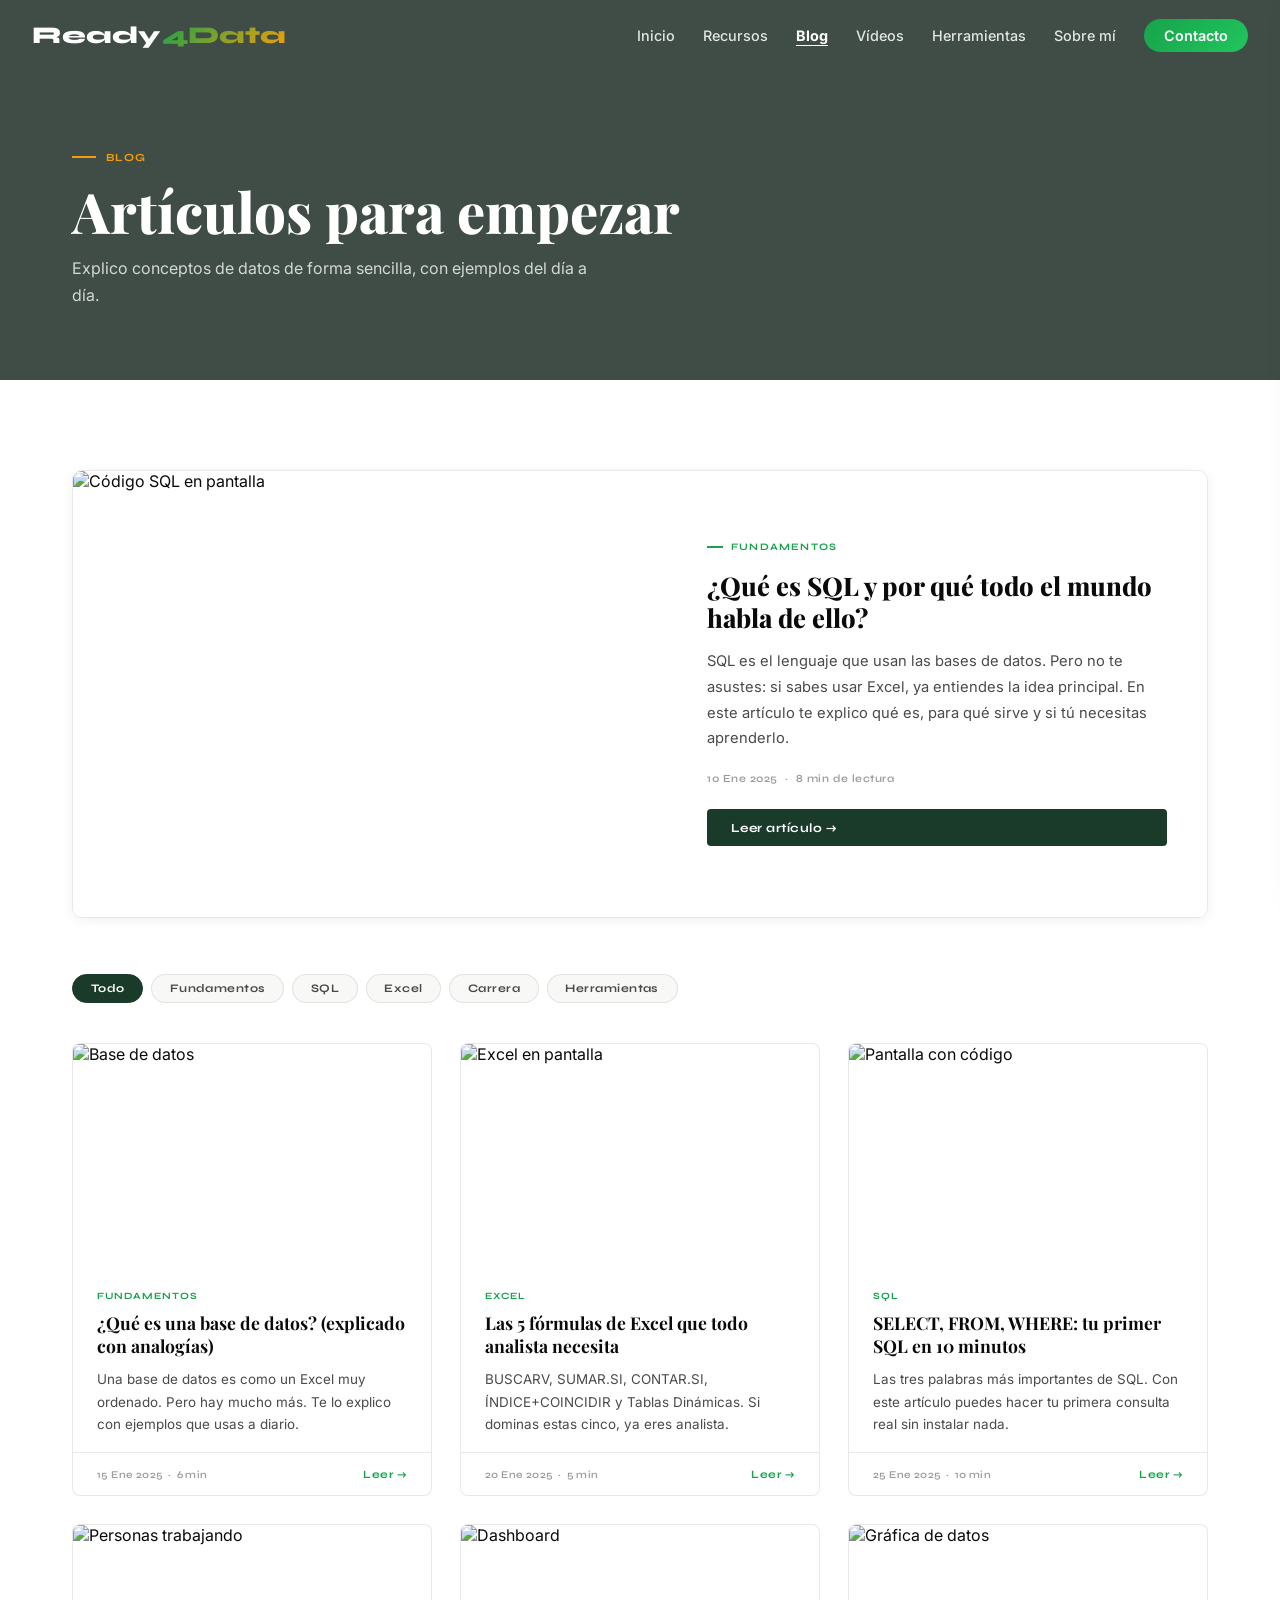
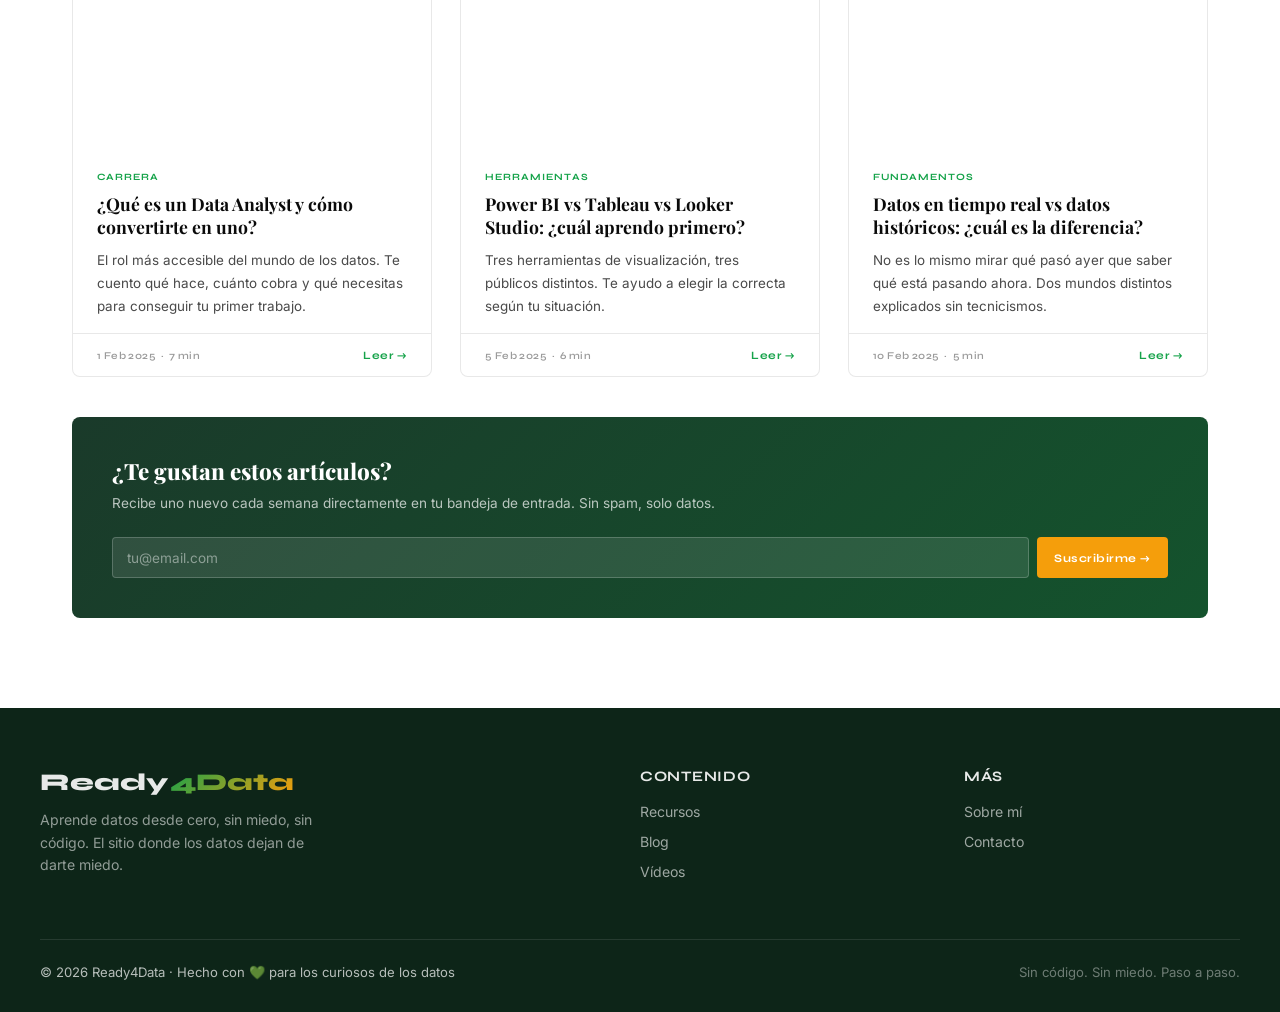
==== commit 551fbf4f: "Update: email y copyright 2026" ====
--- a/blog.html
+++ b/blog.html
@@ -387,7 +387,7 @@
       </div>
     </div>
     <div class="ft-bot">
-      <span>© 2025 Ready4Data · Hecho con &#128154; para los curiosos de los datos</span>
+      <span>© 2026 Ready4Data · Hecho con &#128154; para los curiosos de los datos</span>
       <span style="color:rgba(255,255,255,.4)">Sin código. Sin miedo. Paso a paso.</span>
     </div>
   </div>
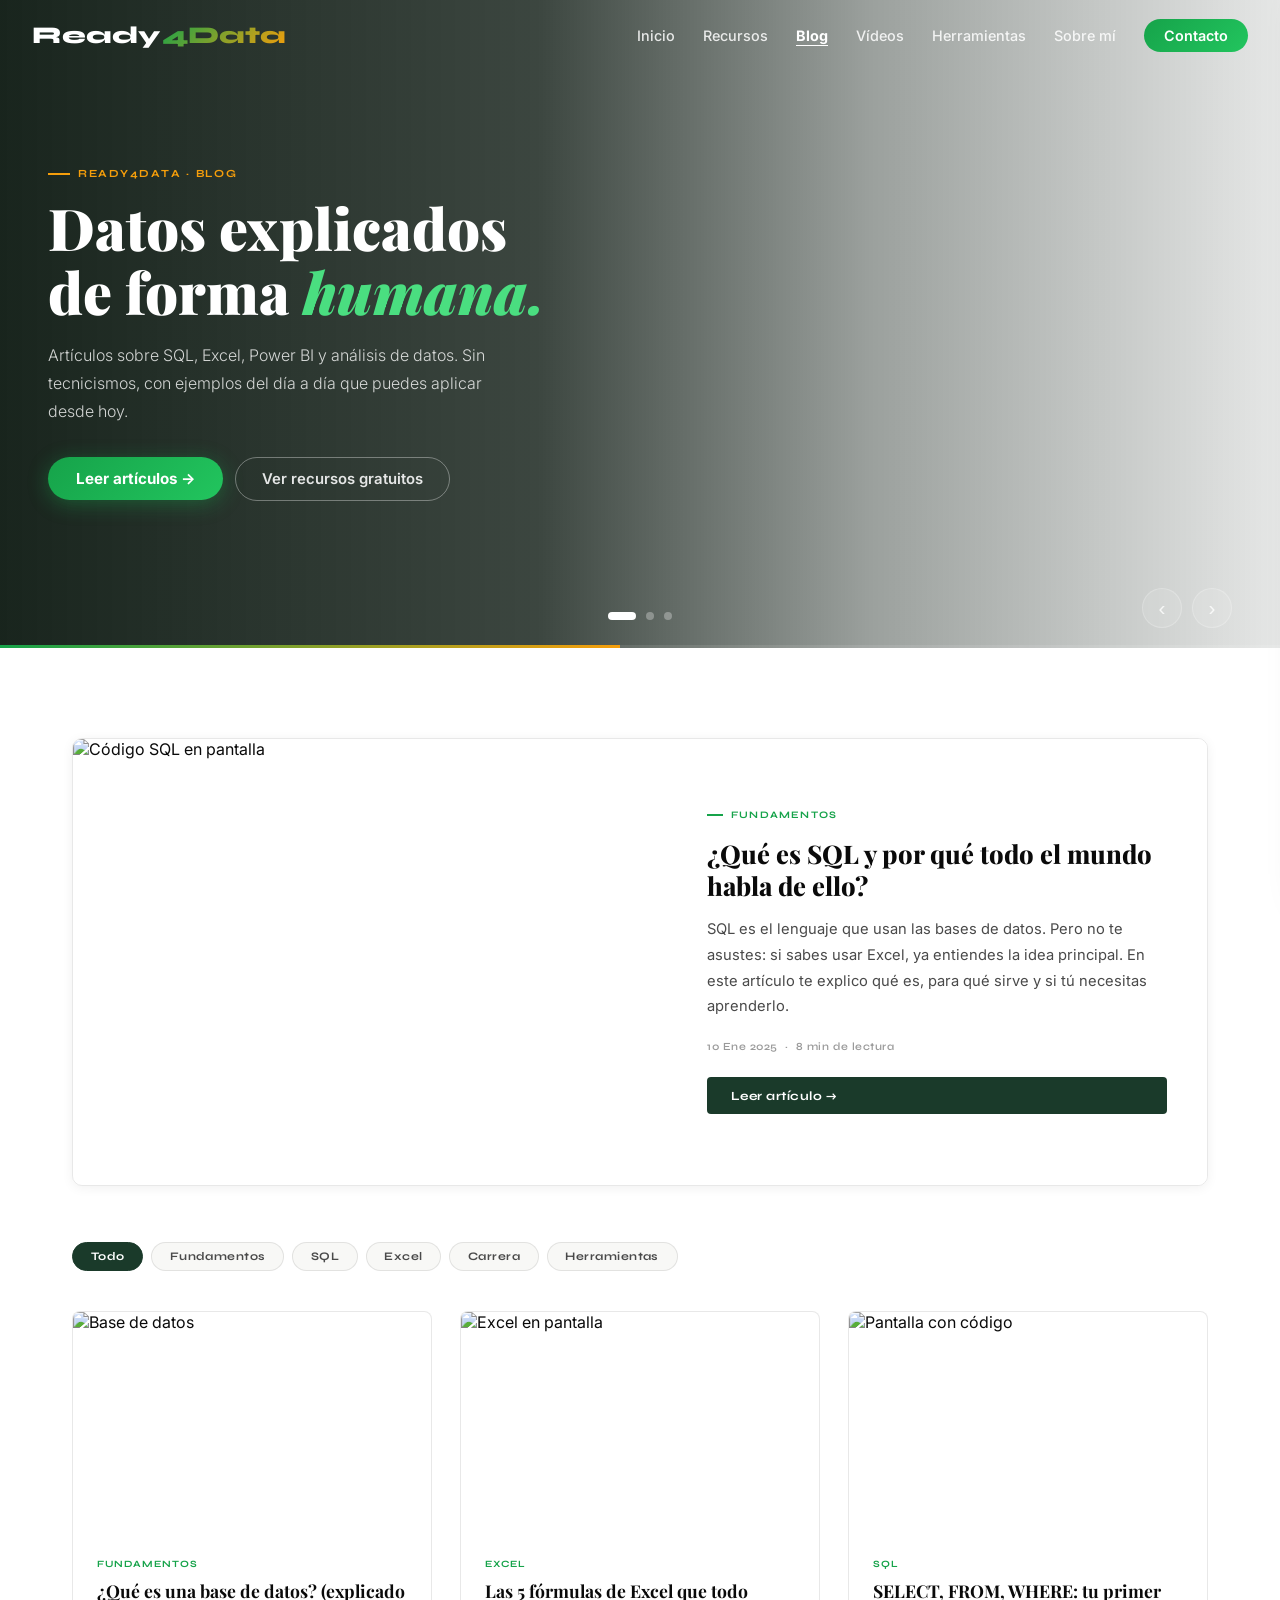
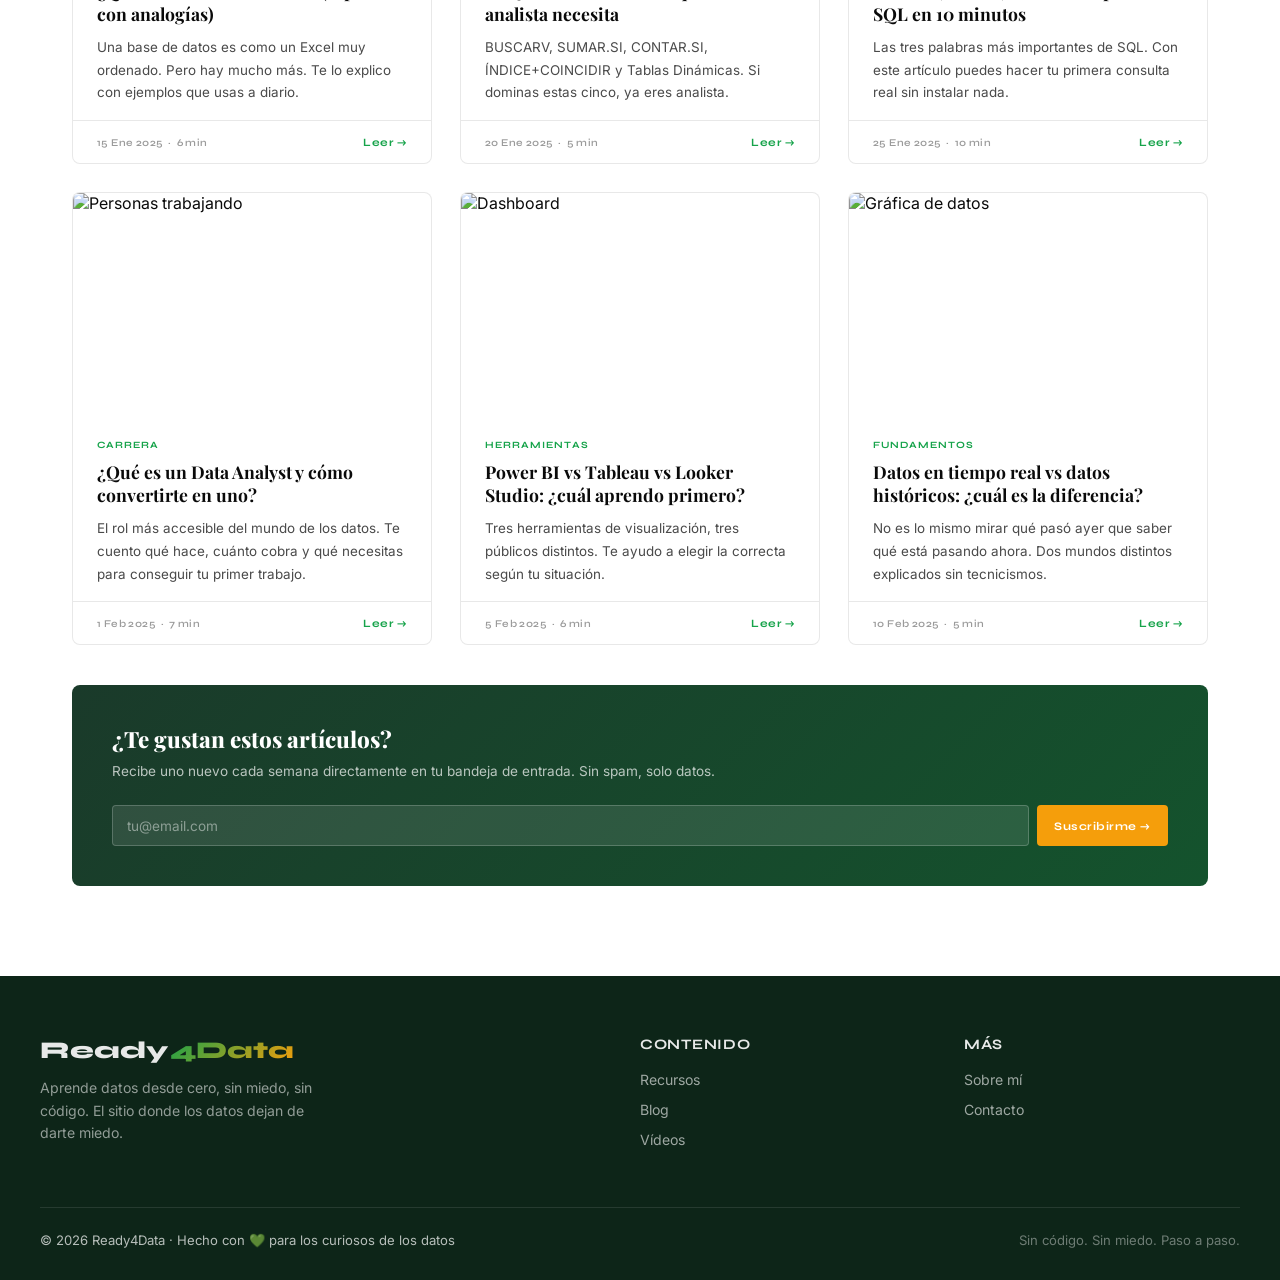
==== commit bdc58902: "Add photo sliders, professional redesign and tool cards upgrade" ====
--- a/blog.html
+++ b/blog.html
@@ -53,15 +53,35 @@
     #mob-nav a{color:rgba(255,255,255,.9);font-family:'Syne',sans-serif;font-size:1.5rem;font-weight:700;text-decoration:none}
     #mob-close{position:absolute;top:24px;right:32px;color:white;font-size:1.8rem;cursor:pointer;background:none;border:none}
 
-    /* PAGE HERO */
-    .page-hero{position:relative;height:380px;display:flex;align-items:center;overflow:hidden}
-    .page-hero-bg{position:absolute;inset:0;background-image:url('https://images.unsplash.com/photo-1499750310107-5fef28a66643?w=1400&auto=format&fit=crop&q=80');background-size:cover;background-position:center top}
-    .page-hero-overlay{position:absolute;inset:0;background:rgba(10,28,18,.78)}
-    .page-hero-content{position:relative;z-index:2;max-width:1200px;margin:0 auto;padding:0 2rem;padding-top:5rem;width:100%}
-    .page-hero-label{font-family:var(--fd);font-size:.68rem;font-weight:700;letter-spacing:.15em;text-transform:uppercase;color:var(--hl2);margin-bottom:1rem;display:flex;align-items:center;gap:.6rem}
-    .page-hero-label::before{content:'';display:block;width:24px;height:2px;background:var(--hl2)}
-    .page-hero-title{font-family:var(--fe);font-size:clamp(2.2rem,5vw,3.5rem);font-weight:800;color:#fff;line-height:1.1;margin-bottom:.85rem}
-    .page-hero-sub{font-size:1rem;color:rgba(255,255,255,.78);max-width:520px;line-height:1.7}
+    /* ── Hero Slider ── */
+    .page-hero{position:relative;height:72vh;min-height:520px;overflow:hidden}
+    .hs-bg{position:absolute;inset:0;z-index:0;opacity:0;transition:opacity 1.2s ease}
+    .hs-bg.hs-active{opacity:1}
+    .hs-img{position:absolute;inset:-6%;background-size:cover;background-position:center;will-change:transform;transform:scale(1)}
+    .hs-overlay{position:absolute;inset:0;z-index:1;background:linear-gradient(90deg,rgba(5,18,10,.92) 0%,rgba(5,18,10,.78) 42%,rgba(5,18,10,.4) 68%,rgba(5,18,10,.1) 100%)}
+    .hs-content{position:absolute;inset:0;z-index:2;display:flex;align-items:center;padding:100px 48px 80px}
+    .hs-slides-wrap{max-width:1200px;margin:0 auto;width:100%;position:relative;min-height:280px}
+    .hs-slide{position:absolute;inset:0;display:flex;flex-direction:column;justify-content:center;opacity:0;pointer-events:none;max-width:580px}
+    .hs-slide.hs-active{opacity:1;pointer-events:auto}
+    .hs-tag{font-family:'Syne',sans-serif;font-size:.68rem;font-weight:700;letter-spacing:.16em;text-transform:uppercase;color:#f59e0b;margin-bottom:16px;display:flex;align-items:center;gap:8px}
+    .hs-tag::before{content:'';display:block;width:22px;height:2px;background:#f59e0b;flex-shrink:0}
+    .hs-h1{font-family:'Playfair Display',serif;font-size:clamp(2.2rem,4.5vw,3.6rem);font-weight:900;color:#fff;line-height:1.1;margin-bottom:18px}
+    .hs-h1 em{font-style:italic;color:#4ade80}
+    .hs-sub{font-size:1rem;color:rgba(255,255,255,.8);line-height:1.75;margin-bottom:32px;max-width:480px;font-weight:300}
+    .hs-btns{display:flex;gap:12px;flex-wrap:wrap;align-items:center}
+    .hs-btn-p{background:linear-gradient(135deg,#16a34a,#22c55e);color:#fff;padding:12px 28px;border-radius:50px;font-weight:700;font-size:.95rem;display:inline-flex;align-items:center;gap:8px;box-shadow:0 4px 20px rgba(22,163,74,.4);transition:all .3s;text-decoration:none;font-family:'Inter',sans-serif}
+    .hs-btn-p:hover{transform:translateY(-2px);box-shadow:0 8px 28px rgba(22,163,74,.5)}
+    .hs-btn-ghost{color:rgba(255,255,255,.88);padding:12px 26px;border-radius:50px;font-weight:600;border:1.5px solid rgba(255,255,255,.35);display:inline-flex;align-items:center;gap:8px;transition:all .3s;font-size:.93rem;text-decoration:none;font-family:'Inter',sans-serif}
+    .hs-btn-ghost:hover{background:rgba(255,255,255,.12);border-color:rgba(255,255,255,.65)}
+    .hs-nav{position:absolute;bottom:28px;left:50%;transform:translateX(-50%);display:flex;gap:10px;z-index:10}
+    .hs-dot{width:8px;height:8px;border-radius:50%;background:rgba(255,255,255,.3);border:none;cursor:pointer;padding:0;transition:all .35s cubic-bezier(.4,0,.2,1)}
+    .hs-dot.hs-active{background:#fff;width:28px;border-radius:4px}
+    .hs-arrows{position:absolute;bottom:20px;right:48px;display:flex;gap:10px;z-index:10}
+    .hs-arr{width:40px;height:40px;border-radius:50%;background:rgba(255,255,255,.1);border:1px solid rgba(255,255,255,.22);color:rgba(255,255,255,.82);font-size:1.3rem;cursor:pointer;display:flex;align-items:center;justify-content:center;transition:all .2s;font-family:sans-serif;line-height:1}
+    .hs-arr:hover{background:rgba(255,255,255,.2);border-color:rgba(255,255,255,.5)}
+    .hs-progress{position:absolute;bottom:0;left:0;right:0;height:3px;background:rgba(255,255,255,.1);z-index:10}
+    .hs-bar{height:100%;background:linear-gradient(90deg,#16a34a,#f59e0b);width:0%}
+    @media(max-width:768px){.hs-content{padding:80px 24px 70px}.hs-h1{font-size:clamp(1.9rem,7vw,2.8rem)}.hs-overlay{background:linear-gradient(180deg,rgba(5,18,10,.82) 0%,rgba(5,18,10,.68) 100%)}.hs-arrows{right:24px}}
 
     /* SECTIONS */
     .sec-white{padding:90px 0;background:var(--bg)}
@@ -215,13 +235,51 @@
 
 <!-- PAGE HERO -->
 <section class="page-hero">
-  <div class="page-hero-bg"></div>
-  <div class="page-hero-overlay"></div>
-  <div class="page-hero-content">
-    <div class="page-hero-label">Blog</div>
-    <h1 class="page-hero-title">Artículos para empezar</h1>
-    <p class="page-hero-sub">Explico conceptos de datos de forma sencilla, con ejemplos del día a día.</p>
+  <div class="hs-bg hs-active"><div class="hs-img" style="background-image:url('https://images.unsplash.com/photo-1455390582262-044cdead277a?w=1400&auto=format&fit=crop&q=85')"></div></div>
+  <div class="hs-bg"><div class="hs-img" style="background-image:url('https://images.unsplash.com/photo-1498050108023-c5249f4df085?w=1400&auto=format&fit=crop&q=85')"></div></div>
+  <div class="hs-bg"><div class="hs-img" style="background-image:url('https://images.unsplash.com/photo-1486312338219-ce68d2c6f44d?w=1400&auto=format&fit=crop&q=85')"></div></div>
+  <div class="hs-overlay"></div>
+  <div class="hs-content">
+    <div class="hs-slides-wrap">
+      <div class="hs-slide hs-active">
+        <span class="hs-tag hs-el">Ready4Data · Blog</span>
+        <h1 class="hs-h1 hs-el">Datos explicados<br>de forma <em>humana.</em></h1>
+        <p class="hs-sub hs-el">Artículos sobre SQL, Excel, Power BI y análisis de datos. Sin tecnicismos, con ejemplos del día a día que puedes aplicar desde hoy.</p>
+        <div class="hs-btns hs-el">
+          <a href="#blog-grid" class="hs-btn-p">Leer artículos →</a>
+          <a href="recursos.html" class="hs-btn-ghost">Ver recursos gratuitos</a>
+        </div>
+      </div>
+      <div class="hs-slide">
+        <span class="hs-tag hs-el" style="color:#a78bfa">Aprende · Practica · Aplica</span>
+        <h2 class="hs-h1 hs-el">Del concepto a la<br><em style="color:#a78bfa">práctica real.</em></h2>
+        <p class="hs-sub hs-el">Cada artículo viene con ejemplos prácticos que puedes reproducir tú mismo. Nada de teoría sin aplicación.</p>
+        <div class="hs-btns hs-el">
+          <a href="#blog-grid" class="hs-btn-p" style="background:linear-gradient(135deg,#7c3aed,#a78bfa);box-shadow:0 4px 20px rgba(124,58,237,.4)">Explorar artículos →</a>
+          <a href="videos.html" class="hs-btn-ghost">Ver también en vídeo</a>
+        </div>
+      </div>
+      <div class="hs-slide">
+        <span class="hs-tag hs-el">Gratis · Sin registro</span>
+        <h2 class="hs-h1 hs-el">Aprende a tu ritmo,<br>sin <em>presión.</em></h2>
+        <p class="hs-sub hs-el">Lee cuando quieras, cuantas veces quieras. Todo el contenido es gratuito y siempre lo será.</p>
+        <div class="hs-btns hs-el">
+          <a href="#blog-grid" class="hs-btn-p">Ver todos los artículos →</a>
+          <a href="index.html#newsletter" class="hs-btn-ghost">Suscribirme al newsletter</a>
+        </div>
+      </div>
+    </div>
   </div>
+  <div class="hs-nav">
+    <button class="hs-dot hs-active" data-idx="0"></button>
+    <button class="hs-dot" data-idx="1"></button>
+    <button class="hs-dot" data-idx="2"></button>
+  </div>
+  <div class="hs-arrows">
+    <button class="hs-arr" id="ph-prev">&#8249;</button>
+    <button class="hs-arr" id="ph-next">&#8250;</button>
+  </div>
+  <div class="hs-progress"><div class="hs-bar" id="ph-bar"></div></div>
 </section>
 
 <!-- BLOG CONTENT -->
@@ -351,7 +409,7 @@
     <div class="nl-inline rv">
       <h3>¿Te gustan estos artículos?</h3>
       <p>Recibe uno nuevo cada semana directamente en tu bandeja de entrada. Sin spam, solo datos.</p>
-      <form class="nl-inline-form" action="https://formspree.io/f/FORMSPREE_DATABYNU_AQUI" method="POST">
+      <form class="nl-inline-form" action="https://formspree.io/f/mpqkqzaw" method="POST">
         <input type="email" name="email" placeholder="tu@email.com" required autocomplete="email">
         <button type="submit" class="btn-nl-inline">Suscribirme →</button>
       </form>
@@ -394,6 +452,45 @@
 </footer>
 
 <script src="scroll.js"></script>
+<script src="https://cdnjs.cloudflare.com/ajax/libs/gsap/3.12.5/gsap.min.js"></script>
+<script>
+(function(){
+  var TOTAL=document.querySelectorAll('.page-hero .hs-bg').length;
+  var DURATION=5;
+  var cur=0,timer=null,paused=false;
+  var bgs=document.querySelectorAll('.page-hero .hs-bg');
+  var slides=document.querySelectorAll('.page-hero .hs-slide');
+  var dots=document.querySelectorAll('.page-hero .hs-dot');
+  var bar=document.getElementById('ph-bar');
+  var prev=document.getElementById('ph-prev');
+  var next=document.getElementById('ph-next');
+  function goTo(idx){
+    bgs[cur].classList.remove('hs-active');
+    slides[cur].classList.remove('hs-active');
+    dots[cur].classList.remove('hs-active');
+    cur=(idx+TOTAL)%TOTAL;
+    bgs[cur].classList.add('hs-active');
+    slides[cur].classList.add('hs-active');
+    dots[cur].classList.add('hs-active');
+    gsap.killTweensOf(bgs[cur].querySelector('.hs-img'));
+    gsap.fromTo(bgs[cur].querySelector('.hs-img'),{scale:1},{scale:1.08,duration:DURATION,ease:'none'});
+    var els=slides[cur].querySelectorAll('.hs-el');
+    gsap.fromTo(els,{y:28,opacity:0},{y:0,opacity:1,duration:.65,stagger:.1,ease:'power2.out',clearProps:'transform'});
+    if(bar){gsap.killTweensOf(bar);gsap.fromTo(bar,{width:'0%'},{width:'100%',duration:DURATION,ease:'none',onComplete:function(){if(!paused)goTo(cur+1);}});}
+    clearTimeout(timer);
+    if(!paused)timer=setTimeout(function(){goTo(cur+1);},DURATION*1000);
+  }
+  goTo(0);
+  dots.forEach(function(d){d.addEventListener('click',function(){goTo(+d.dataset.idx);});});
+  if(prev)prev.addEventListener('click',function(){goTo(cur-1);});
+  if(next)next.addEventListener('click',function(){goTo(cur+1);});
+  var hero=document.querySelector('.page-hero');
+  if(hero){
+    hero.addEventListener('mouseenter',function(){paused=true;clearTimeout(timer);gsap.killTweensOf(bar);});
+    hero.addEventListener('mouseleave',function(){paused=false;goTo(cur);});
+  }
+})();
+</script>
 
 <!-- ARTICLE DRAWER -->
 <div class="art-overlay" id="artOverlay"></div>
